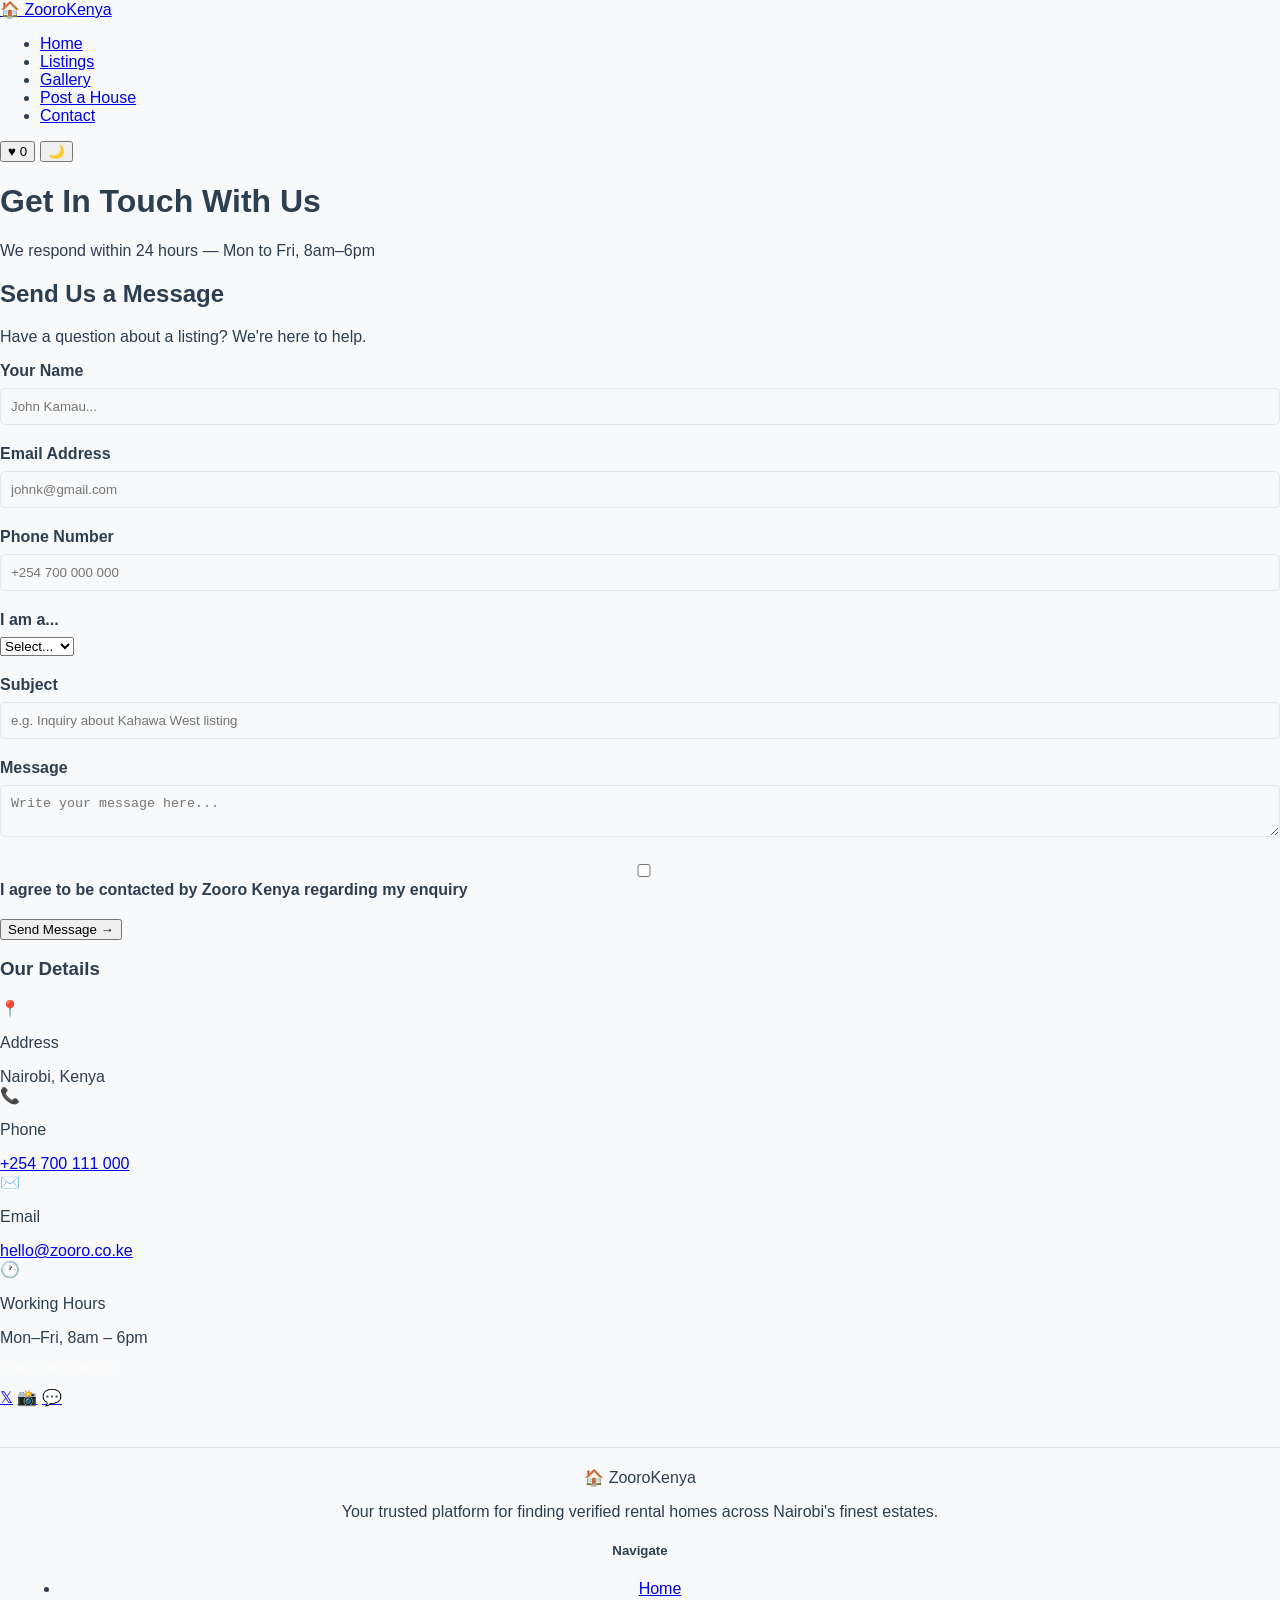
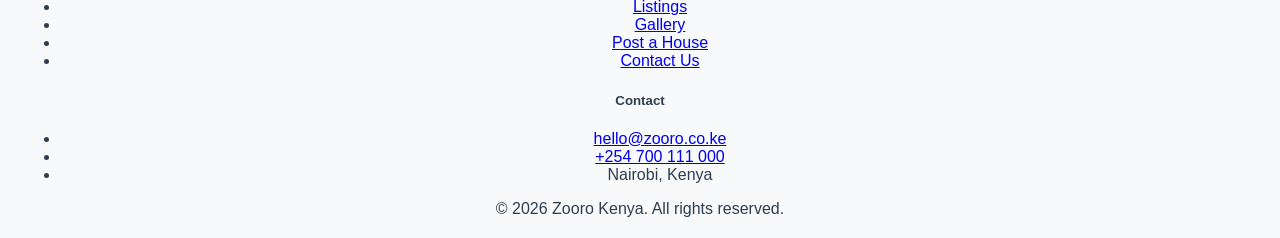
==== contact.html @ 73b6a0a0 "Add files via upload" ====
<!DOCTYPE html>
<html lang="en">
<head>
  <meta charset="UTF-8" />
  <meta name="viewport" content="width=device-width, initial-scale=1.0" />
  <title>Contact Us — Zooro Kenya</title>
  <link rel="stylesheet" href="style.css" />
</head>
<body>

  <nav>
    <div class="nav-container">
      <a href="index.html" class="nav-logo">
        <span class="logo-icon">🏠</span> Zooro<span>Kenya</span>
      </a>
      <ul class="nav-links">
        <li><a href="index.html">Home</a></li>
        <li><a href="listings.html">Listings</a></li>
        <li><a href="gallery.html">Gallery</a></li>
        <li><a href="post.html" class="nav-cta">Post a House</a></li>
        <li><a href="contact.html" class="active">Contact</a></li>
      </ul>
      <div class="nav-actions">
        <span id="user-greeting" class="user-greeting"></span>
        <button id="favorites-btn" class="favorites-btn" title="Saved listings"><span class="heart-icon">♥</span> <span id="favorites-count">0</span></button>
        <button id="theme-toggle" class="theme-toggle-btn" aria-label="Toggle dark mode" title="Toggle dark mode">🌙</button>
      </div>
    </div>
  </nav>

  <div class="page-header">
    <h1>Get In Touch With Us</h1>
    <p>We respond within 24 hours — Mon to Fri, 8am–6pm</p>
  </div>

  <div class="contact-layout">

    <!-- CONTACT FORM -->
    <div>
      <div class="form-card">
        <div class="form-header">
          <h2>Send Us a Message</h2>
          <p>Have a question about a listing? We're here to help.</p>
        </div>

        <form action="#" method="post">

          <div class="form-group">
            <label for="name">Your Name</label>
            <input type="text" id="name" name="name"
                   placeholder="John Kamau..." required />
          </div>

          <div class="form-group">
            <label for="email">Email Address</label>
            <input type="email" id="email" name="email"
                   placeholder="johnk@gmail.com" required />
          </div>

          <div class="form-group">
            <label for="contact-phone">Phone Number</label>
            <input type="tel" id="contact-phone" name="phone"
                   placeholder="+254 700 000 000" />
          </div>

          <div class="form-group">
            <label for="user-type">I am a...</label>
            <select id="user-type" name="user_type">
              <option value="" disabled selected>Select...</option>
              <option>Tenant</option>
              <option>Landlord</option>
              <option>Other</option>
            </select>
          </div>

          <div class="form-group">
            <label for="subject">Subject</label>
            <input type="text" id="subject" name="subject"
                   placeholder="e.g. Inquiry about Kahawa West listing" />
          </div>

          <div class="form-group">
            <label for="message">Message</label>
            <textarea id="message" name="message"
                      placeholder="Write your message here..." required></textarea>
          </div>

          <div class="form-group">
            <label class="checkbox-label">
              <input type="checkbox" name="agree" required />
              I agree to be contacted by Zooro Kenya regarding my enquiry
            </label>
          </div>

          <button type="submit" class="btn-submit">Send Message →</button>

        </form>
      </div>
    </div>

    <!-- OUR DETAILS SIDEBAR -->
    <div>
      <div class="contact-details-card">
        <h3>Our Details</h3>

        <address style="font-style:normal;">
          <div class="contact-item">
            <span class="contact-item-icon">📍</span>
            <div class="contact-item-text">
              <p>Address</p>
              <span>Nairobi, Kenya</span>
            </div>
          </div>

          <div class="contact-item">
            <span class="contact-item-icon">📞</span>
            <div class="contact-item-text">
              <p>Phone</p>
              <a href="tel:+254700111000">+254 700 111 000</a>
            </div>
          </div>

          <div class="contact-item">
            <span class="contact-item-icon">✉️</span>
            <div class="contact-item-text">
              <p>Email</p>
              <a href="mailto:hello@zooro.co.ke">hello@zooro.co.ke</a>
            </div>
          </div>

          <div class="contact-item">
            <span class="contact-item-icon">🕐</span>
            <div class="contact-item-text">
              <p>Working Hours</p>
              <span>Mon–Fri, 8am – 6pm</span>
            </div>
          </div>
        </address>

        <div>
          <p style="color:rgba(255,255,255,0.55); font-size:0.82rem; text-transform:uppercase;
                    font-weight:600; letter-spacing:0.5px; margin-bottom:0.8rem;">
            Follow Zooro
          </p>
          <div class="social-links">
            <a href="#" class="social-link" aria-label="Twitter">𝕏</a>
            <a href="#" class="social-link" aria-label="Instagram">📸</a>
            <a href="#" class="social-link" aria-label="WhatsApp">💬</a>
          </div>
        </div>
      </div>
    </div>

  </div>

  <footer>
    <div class="footer-inner">
      <div class="footer-brand">
        <div class="nav-logo">🏠 Zooro<span style="color:var(--gold)">Kenya</span></div>
        <p>Your trusted platform for finding verified rental homes across Nairobi's finest estates.</p>
      </div>
      <div class="footer-col">
        <h5>Navigate</h5>
        <ul>
          <li><a href="index.html">Home</a></li>
          <li><a href="listings.html">Listings</a></li>
          <li><a href="gallery.html">Gallery</a></li>
          <li><a href="post.html">Post a House</a></li>
          <li><a href="contact.html">Contact Us</a></li>
        </ul>
      </div>
      <div class="footer-col">
        <h5>Contact</h5>
        <ul>
          <li><a href="mailto:hello@zooro.co.ke">hello@zooro.co.ke</a></li>
          <li><a href="tel:+254700111000">+254 700 111 000</a></li>
          <li><span>Nairobi, Kenya</span></li>
        </ul>
      </div>
    </div>
    <div class="footer-bottom">
      <span>© 2026 Zooro Kenya. All rights reserved.</span>
    </div>
  </footer>

  <script src="script.js" defer></script>
</body>
</html>
---- style.css ----
/* Base Styles */
:root {
    --bg-color: #f8f9fa;
    --text-color: #2c3e50;
    --card-bg: #ffffff;
    --primary-color: #3498db;
    --accent-color: #2ecc71;
    --border-color: #e2e8f0;
}

body.dark-theme {
    --bg-color: #1a1a2e;
    --text-color: #e6e6e6;
    --card-bg: #16213e;
    --primary-color: #0f3460;
    --border-color: #0f3460;
}

body {
    font-family: 'Segoe UI', Tahoma, Geneva, Verdana, sans-serif;
    background-color: var(--bg-color);
    color: var(--text-color);
    margin: 0;
    padding: 0;
    transition: background-color 0.3s ease, color 0.3s ease;
}

.container {
    max-width: 1100px;
    margin: 0 auto;
    padding: 20px;
}

/* Navbar */
.navbar {
    display: flex;
    justify-content: space-between;
    align-items: center;
    background-color: var(--card-bg);
    padding: 15px 30px;
    box-shadow: 0 2px 10px rgba(0,0,0,0.05);
}

.logo {
    font-size: 1.5rem;
    font-weight: bold;
}
.logo span { color: var(--primary-color); }

.navbar nav a {
    margin: 0 15px;
    text-decoration: none;
    color: var(--text-color);
    font-weight: 500;
}

.theme-btn {
    padding: 8px 16px;
    border-radius: 20px;
    border: 1px solid var(--border-color);
    cursor: pointer;
    background: transparent;
    color: var(--text-color);
}

/* Welcome Banner */
.welcome-box {
    background-color: #e8f4fd;
    color: #1e40af;
    padding: 12px 20px;
    text-align: center;
    border-bottom: 2px solid #bfdbfe;
    font-size: 1rem;
}

body.dark-theme .welcome-box {
    background-color: #1e293b;
    color: #93c5fd;
    border-color: #334155;
}

/* Cards Grid */
.cards-grid {
    display: grid;
    grid-template-columns: repeat(auto-fit, minmax(280px, 1fr));
    gap: 20px;
    margin-top: 20px;
}

.card {
    background-color: var(--card-bg);
    padding: 25px;
    border-radius: 8px;
    border: 2px solid var(--border-color);
    cursor: pointer;
    transition: transform 0.2s ease, border-color 0.2s ease;
}

.card:hover {
    transform: translateY(-4px);
}

.card-selected {
    border-color: var(--accent-color) !important;
    box-shadow: 0 0 15px rgba(46, 204, 113, 0.3);
}

.selection-status {
    background-color: #d1fae5;
    color: #065f46;
    padding: 12px;
    border-radius: 6px;
    margin-bottom: 15px;
}

/* Expandable Content */
.hidden { display: none; }

.toggle-details-btn {
    background: none;
    border: none;
    color: var(--primary-color);
    cursor: pointer;
    font-weight: bold;
    padding: 0;
    margin-top: 10px;
}

.extra-info {
    margin-top: 10px;
    padding-top: 10px;
    border-top: 1px dashed var(--border-color);
    font-size: 0.9rem;
}

/* Form Styling & Validation States */
.contact-section {
    background-color: var(--card-bg);
    padding: 30px;
    border-radius: 8px;
    margin-top: 40px;
}

.form-group {
    margin-bottom: 20px;
}

.form-group label {
    display: block;
    margin-bottom: 8px;
    font-weight: 600;
}

.form-group input, .form-group textarea {
    width: 100%;
    padding: 10px;
    border: 1px solid var(--border-color);
    border-radius: 5px;
    box-sizing: border-box;
    background-color: var(--bg-color);
    color: var(--text-color);
}

.input-error {
    border-color: #e74c3c !important;
    background-color: #fdf2f2 !important;
}

.error-text {
    color: #e74c3c;
    font-size: 0.85rem;
    margin-top: 5px;
    display: block;
}

.success-message {
    background-color: #d1fae5;
    color: #065f46;
    padding: 15px;
    border-radius: 5px;
    margin-top: 15px;
}

.submit-btn {
    background-color: var(--primary-color);
    color: white;
    padding: 12px 24px;
    border: none;
    border-radius: 5px;
    cursor: pointer;
    font-size: 1rem;
}

footer {
    text-align: center;
    padding: 20px;
    margin-top: 40px;
    border-top: 1px solid var(--border-color);
}
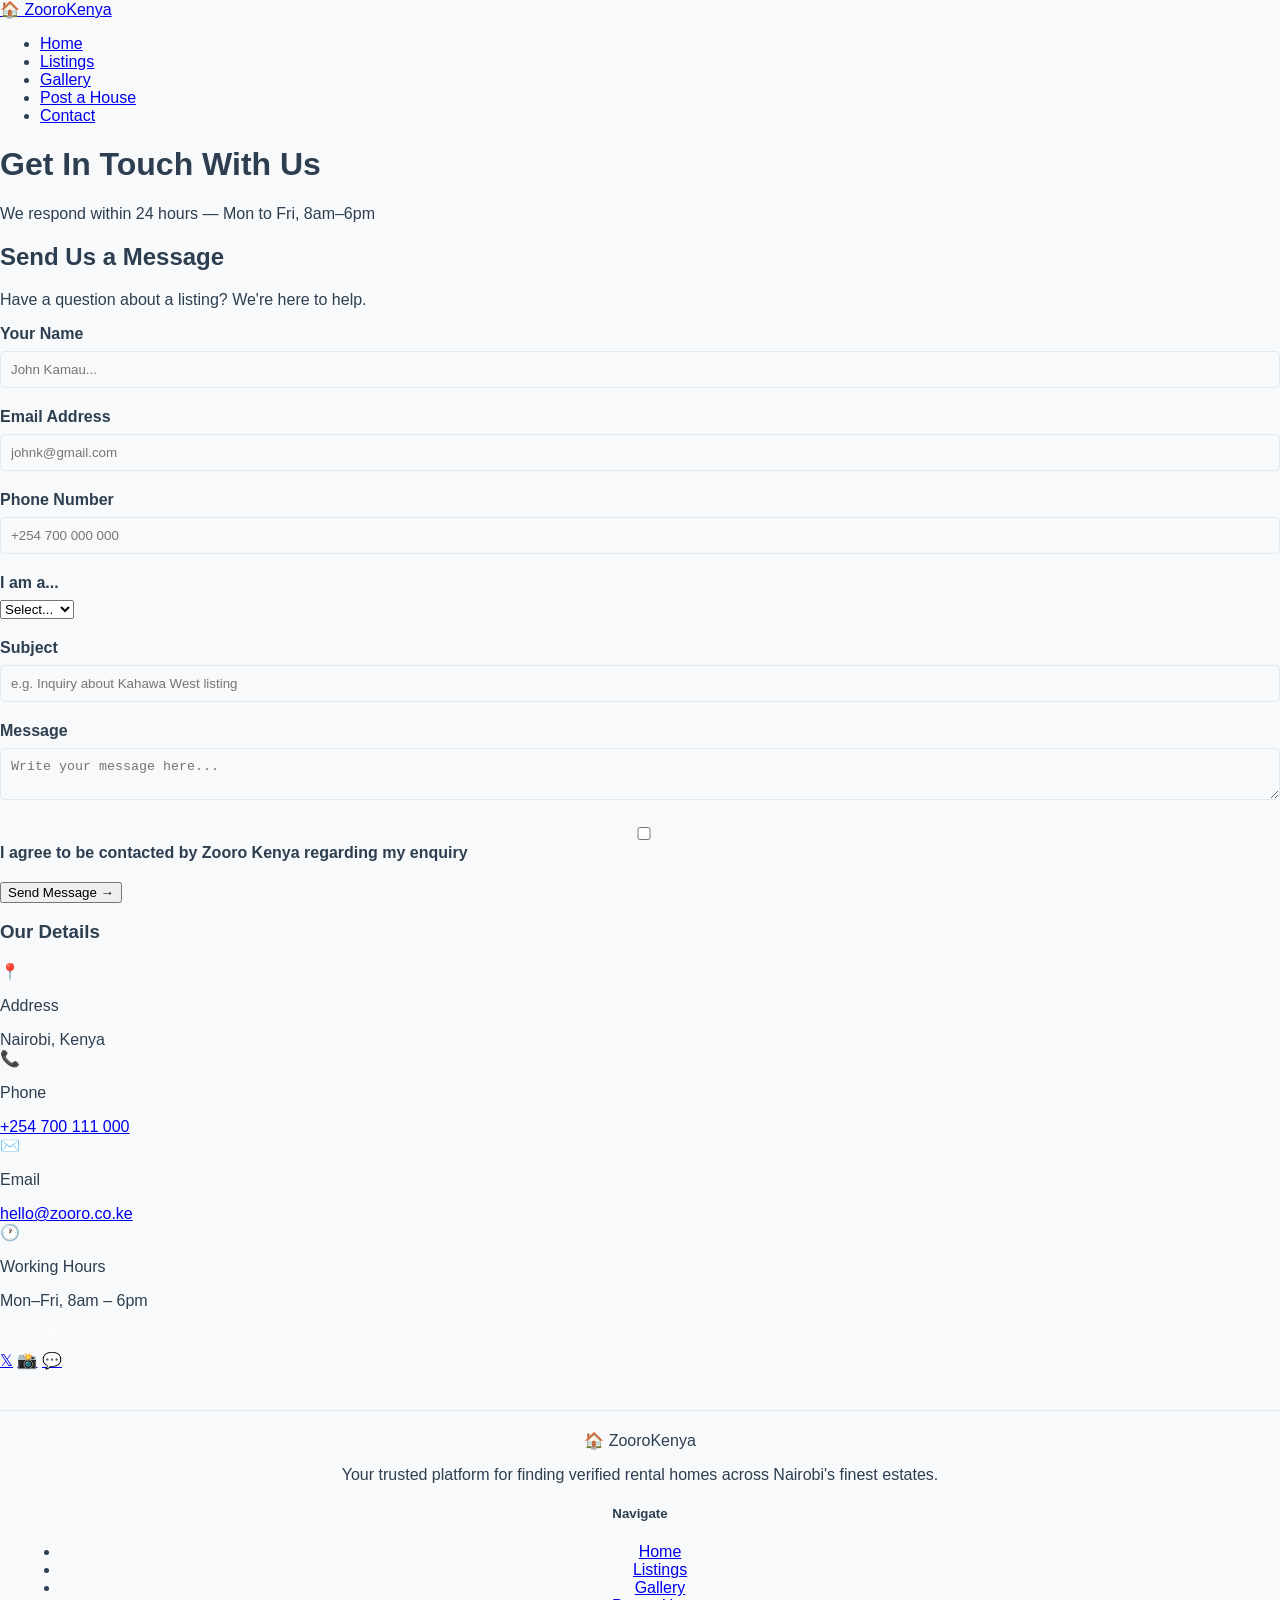
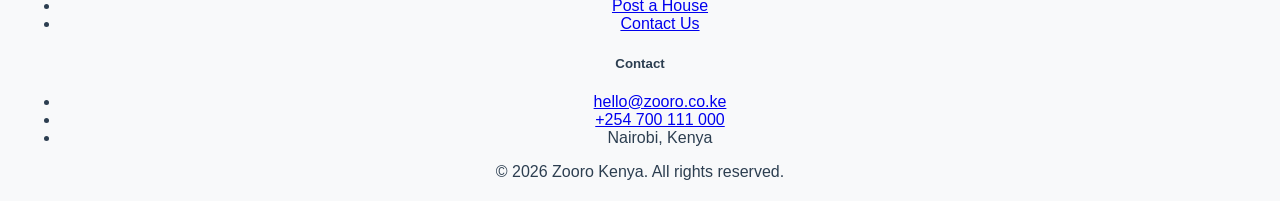
==== commit c9409cde: "Remove navigation actions from contact.html Removed navigation actions from the contact page." ====
--- a/contact.html
+++ b/contact.html
@@ -20,11 +20,6 @@
         <li><a href="post.html" class="nav-cta">Post a House</a></li>
         <li><a href="contact.html" class="active">Contact</a></li>
       </ul>
-      <div class="nav-actions">
-        <span id="user-greeting" class="user-greeting"></span>
-        <button id="favorites-btn" class="favorites-btn" title="Saved listings"><span class="heart-icon">♥</span> <span id="favorites-count">0</span></button>
-        <button id="theme-toggle" class="theme-toggle-btn" aria-label="Toggle dark mode" title="Toggle dark mode">🌙</button>
-      </div>
     </div>
   </nav>
 
@@ -185,4 +180,4 @@
 
   <script src="script.js" defer></script>
 </body>
-</html>+</html>
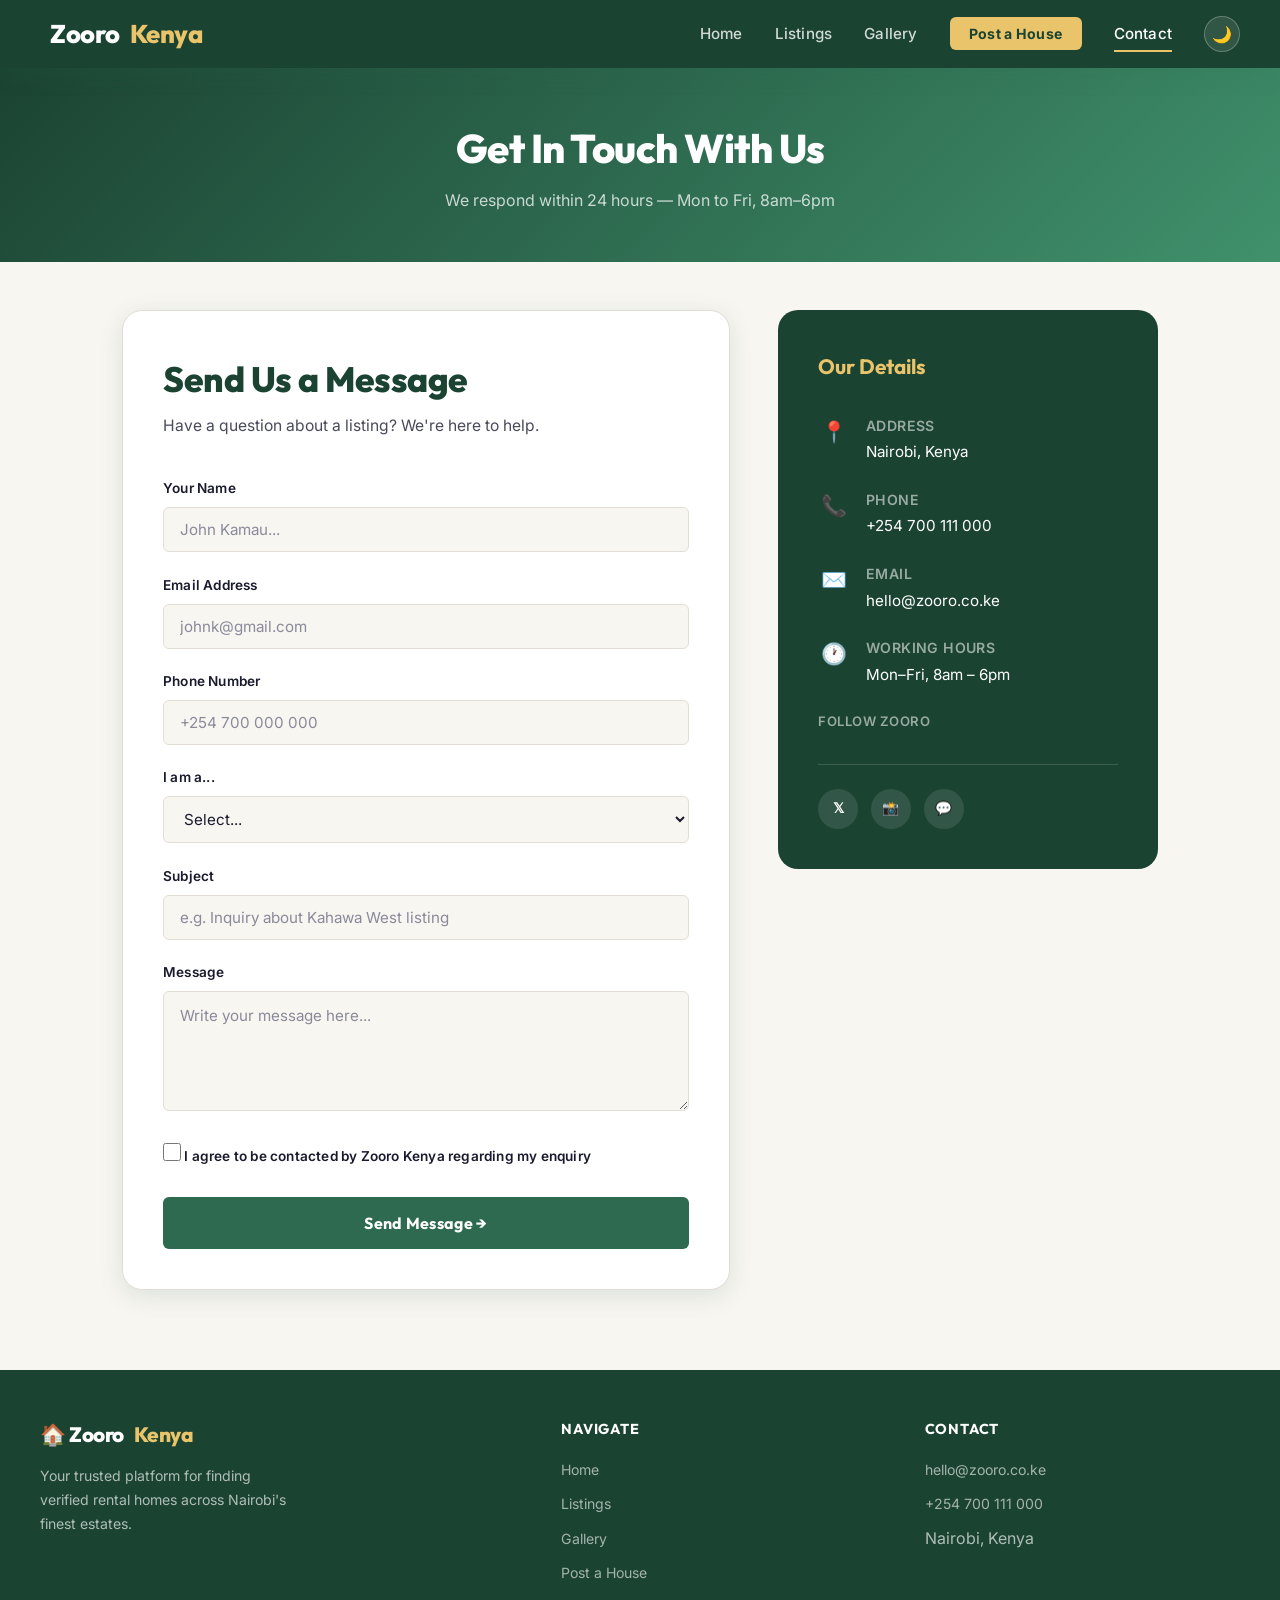
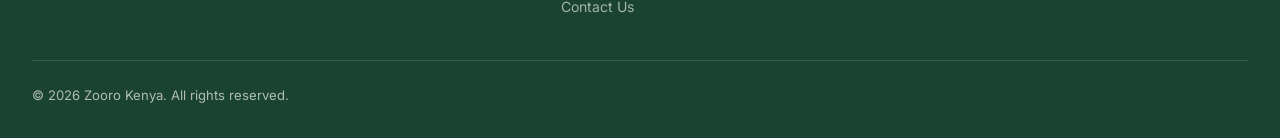
==== commit 77c22b74: "Modify favicon link and adjust logo display Updated favicon link and removed logo icon." ====
--- a/contact.html
+++ b/contact.html
@@ -5,13 +5,14 @@
   <meta name="viewport" content="width=device-width, initial-scale=1.0" />
   <title>Contact Us — Zooro Kenya</title>
   <link rel="stylesheet" href="style.css" />
+  <link rel="icon" type="image/svg+xml" href="favicon.svg.txt">
 </head>
 <body>
 
   <nav>
     <div class="nav-container">
       <a href="index.html" class="nav-logo">
-        <span class="logo-icon">🏠</span> Zooro<span>Kenya</span>
+        <span class="logo-icon"></span> Zooro<span>Kenya</span>
       </a>
       <ul class="nav-links">
         <li><a href="index.html">Home</a></li>
--- a/style.css
+++ b/style.css
@@ -1,199 +1,1453 @@
-/* Base Styles */
+/* ============================================
+   ZOORO KENYA — External Stylesheet
+   CSS Lab | Web Application Development
+   ============================================ */
+
+/* --- Google Fonts Import --- */
+@import url('https://fonts.googleapis.com/css2?family=Outfit:wght@300;400;600;700;800&family=Inter:wght@300;400;500;600&display=swap');
+
+/* --- CSS Custom Properties (Tokens) --- */
 :root {
-    --bg-color: #f8f9fa;
-    --text-color: #2c3e50;
-    --card-bg: #ffffff;
-    --primary-color: #3498db;
-    --accent-color: #2ecc71;
-    --border-color: #e2e8f0;
-}
-
+  --green-dark:   #1B4332;
+  --green-main:   #2D6A4F;
+  --green-mid:    #40916C;
+  --green-light:  #95D5B2;
+  --green-pale:   #D8F3DC;
+  --gold:         #E9C46A;
+  --gold-dark:    #C9A227;
+  --bg:           #F8F6F1;
+  --bg-card:      #FFFFFF;
+  --text-dark:    #1A1A2E;
+  --text-mid:     #4A4A5A;
+  --text-light:   #8A8A9A;
+  --border:       #E2DDD5;
+  --shadow-sm:    0 2px 8px rgba(45,106,79,0.08);
+  --shadow-md:    0 6px 24px rgba(45,106,79,0.14);
+  --shadow-lg:    0 12px 48px rgba(45,106,79,0.18);
+  --radius-sm:    6px;
+  --radius-md:    12px;
+  --radius-lg:    20px;
+  --font-display: 'Outfit', sans-serif;
+  --font-body:    'Inter', sans-serif;
+  --transition:   all 0.3s cubic-bezier(0.4, 0, 0.2, 1);
+}
+
+/* --- Reset & Base --- */
+*, *::before, *::after {
+  box-sizing: border-box;
+  margin: 0;
+  padding: 0;
+}
+
+html { scroll-behavior: smooth; }
+
+body {
+  font-family: var(--font-body);
+  background-color: var(--bg);
+  color: var(--text-dark);
+  line-height: 1.6;
+  font-size: 16px;
+}
+
+img {
+  max-width: 100%;
+  display: block;
+}
+
+a {
+  color: var(--green-main);
+  text-decoration: none;
+  transition: var(--transition);
+}
+
+a:hover { color: var(--green-dark); }
+
+ul { list-style: none; }
+
+/* ============================================
+   NAVIGATION BAR — Flexbox
+   ============================================ */
+nav {
+  background-color: var(--green-dark);
+  padding: 0 2rem;
+  position: sticky;
+  top: 0;
+  z-index: 1000;
+  box-shadow: var(--shadow-md);
+}
+
+.nav-container {
+  display: flex;
+  align-items: center;
+  justify-content: space-between;
+  max-width: 1200px;
+  margin: 0 auto;
+  height: 68px;
+}
+
+.nav-logo {
+  display: flex;
+  align-items: center;
+  gap: 10px;
+  font-family: var(--font-display);
+  font-size: 1.6rem;
+  font-weight: 800;
+  color: #fff;
+  letter-spacing: -0.5px;
+}
+
+.nav-logo span {
+  color: var(--gold);
+}
+
+.nav-logo .logo-icon {
+  font-size: 1.4rem;
+}
+
+.nav-links {
+  display: flex;
+  align-items: center;
+  gap: 2rem;
+}
+
+.nav-links a {
+  color: rgba(255,255,255,0.80);
+  font-family: var(--font-body);
+  font-size: 0.95rem;
+  font-weight: 500;
+  padding: 0.4rem 0;
+  position: relative;
+  letter-spacing: 0.2px;
+}
+
+.nav-links a::after {
+  content: '';
+  position: absolute;
+  bottom: -2px;
+  left: 0;
+  width: 0;
+  height: 2px;
+  background: var(--gold);
+  transition: var(--transition);
+}
+
+.nav-links a:hover,
+.nav-links a.active {
+  color: #fff;
+}
+
+.nav-links a:hover::after,
+.nav-links a.active::after {
+  width: 100%;
+}
+
+.nav-links a.nav-cta {
+  background: var(--gold);
+  color: var(--green-dark);
+  padding: 0.5rem 1.2rem;
+  border-radius: var(--radius-sm);
+  font-weight: 700;
+  font-size: 0.88rem;
+  letter-spacing: 0.3px;
+}
+
+.nav-links a.nav-cta:hover {
+  background: var(--gold-dark);
+  color: #fff;
+}
+
+.nav-links a.nav-cta::after { display: none; }
+/* --- Brand Logo Styling --- */
+.brand-logo {
+  display: flex;
+  align-items: center;
+  gap: 10px;
+  text-decoration: none;
+  font-family: 'Poppins', 'Inter', sans-serif;
+  transition: opacity 0.2s ease;
+}
+
+.brand-logo:hover {
+  opacity: 0.9;
+}
+
+.logo-svg {
+  width: 38px;
+  height: 38px;
+  transition: transform 0.3s cubic-bezier(0.34, 1.56, 0.64, 1);
+}
+
+.brand-logo:hover .logo-svg {
+  transform: translateY(-2px) scale(1.05); /* Soft spring hover lift */
+}
+
+.brand-name {
+  font-size: 1.6rem;
+  font-weight: 800;
+  color: #0F172A; /* Slate navy */
+  letter-spacing: -0.5px;
+}
+
+.brand-dot {
+  color: #10B981; /* Matches emerald accent */
+}
+
+/* ============================================
+   HERO SECTION (index.html)
+   ============================================ */
+.hero {
+  background: linear-gradient(135deg, var(--green-dark) 0%, var(--green-main) 60%, var(--green-mid) 100%);
+  padding: 5rem 2rem 4rem;
+  text-align: center;
+  position: relative;
+  overflow: hidden;
+}
+
+.hero::before {
+  content: '';
+  position: absolute;
+  top: -50%;
+  right: -20%;
+  width: 600px;
+  height: 600px;
+  background: radial-gradient(circle, rgba(233,196,106,0.12) 0%, transparent 70%);
+  pointer-events: none;
+}
+
+.hero-content {
+  max-width: 720px;
+  margin: 0 auto;
+  position: relative;
+  z-index: 1;
+}
+
+.hero h1 {
+  font-family: var(--font-display);
+  font-size: clamp(2rem, 5vw, 3.2rem);
+  font-weight: 800;
+  color: #fff;
+  line-height: 1.15;
+  letter-spacing: -1px;
+  margin-bottom: 1rem;
+}
+
+.hero h1 span { color: var(--gold); }
+
+.hero p {
+  color: rgba(255,255,255,0.80);
+  font-size: 1.1rem;
+  margin-bottom: 2.5rem;
+  font-weight: 300;
+}
+
+/* Search Bar */
+.search-bar {
+  display: flex;
+  gap: 0;
+  max-width: 540px;
+  margin: 0 auto;
+  background: #fff;
+  border-radius: 50px;
+  padding: 6px 6px 6px 20px;
+  box-shadow: var(--shadow-lg);
+  align-items: center;
+}
+
+.search-bar input {
+  flex: 1;
+  border: none;
+  outline: none;
+  font-family: var(--font-body);
+  font-size: 0.95rem;
+  color: var(--text-dark);
+  background: transparent;
+}
+
+.search-bar input::placeholder { color: var(--text-light); }
+
+.search-bar button {
+  background: var(--green-main);
+  color: #fff;
+  border: none;
+  padding: 0.65rem 1.5rem;
+  border-radius: 50px;
+  font-family: var(--font-display);
+  font-size: 0.95rem;
+  font-weight: 600;
+  cursor: pointer;
+  transition: var(--transition);
+}
+
+.search-bar button:hover {
+  background: var(--green-dark);
+  transform: scale(1.03);
+}
+
+/* ============================================
+   SECTION SHARED STYLES
+   ============================================ */
+section {
+  padding: 4rem 2rem;
+  max-width: 1200px;
+  margin: 0 auto;
+}
+
+.section-title {
+  font-family: var(--font-display);
+  font-size: clamp(1.5rem, 3vw, 2.2rem);
+  font-weight: 700;
+  color: var(--green-dark);
+  margin-bottom: 0.4rem;
+  letter-spacing: -0.5px;
+}
+
+.section-subtitle {
+  color: var(--text-mid);
+  margin-bottom: 2.5rem;
+  font-size: 0.98rem;
+}
+
+/* ============================================
+   LISTING CARDS
+   ============================================ */
+.listings-grid {
+  display: grid;
+  grid-template-columns: repeat(auto-fit, minmax(280px, 1fr));
+  gap: 1.5rem;
+}
+
+.listing-card {
+  background: var(--bg-card);
+  border-radius: var(--radius-md);
+  overflow: hidden;
+  box-shadow: var(--shadow-sm);
+  border: 1px solid var(--border);
+  transition: var(--transition);
+}
+
+.listing-card:hover {
+  transform: translateY(-6px);
+  box-shadow: var(--shadow-lg);
+}
+
+.listing-card img {
+  width: 100%;
+  height: 200px;
+  object-fit: cover;
+}
+
+.listing-card-body {
+  padding: 1.2rem 1.4rem 1.4rem;
+}
+
+.listing-tag {
+  display: inline-block;
+  background: var(--green-pale);
+  color: var(--green-dark);
+  font-size: 0.75rem;
+  font-weight: 600;
+  padding: 0.2rem 0.7rem;
+  border-radius: 50px;
+  margin-bottom: 0.6rem;
+  letter-spacing: 0.4px;
+  text-transform: uppercase;
+}
+
+.listing-card h3 {
+  font-family: var(--font-display);
+  font-size: 1.05rem;
+  font-weight: 700;
+  color: var(--text-dark);
+  margin-bottom: 0.3rem;
+}
+
+.listing-price {
+  font-size: 1.15rem;
+  font-weight: 700;
+  color: var(--green-main);
+  margin-bottom: 0.5rem;
+}
+
+.listing-price span {
+  font-size: 0.82rem;
+  font-weight: 400;
+  color: var(--text-light);
+}
+
+.listing-features {
+  display: flex;
+  gap: 0.8rem;
+  flex-wrap: wrap;
+  margin-bottom: 1rem;
+}
+
+.listing-features li {
+  font-size: 0.82rem;
+  color: var(--text-mid);
+  display: flex;
+  align-items: center;
+  gap: 4px;
+}
+
+.listing-features li::before {
+  content: '✓';
+  color: var(--green-mid);
+  font-weight: 700;
+  font-size: 0.75rem;
+}
+
+.btn-view {
+  display: inline-flex;
+  align-items: center;
+  gap: 6px;
+  color: var(--green-main);
+  font-weight: 600;
+  font-size: 0.9rem;
+  transition: var(--transition);
+}
+
+.btn-view:hover {
+  gap: 10px;
+  color: var(--green-dark);
+}
+
+/* ============================================
+   WHY CHOOSE ZOORO — Feature Grid
+   ============================================ */
+.features-section {
+  background: var(--green-dark);
+  padding: 4rem 2rem;
+}
+
+.features-inner {
+  max-width: 1200px;
+  margin: 0 auto;
+}
+
+.features-section .section-title { color: #fff; }
+.features-section .section-subtitle { color: rgba(255,255,255,0.65); }
+
+.features-grid {
+  display: grid;
+  grid-template-columns: repeat(auto-fit, minmax(220px, 1fr));
+  gap: 1.5rem;
+  margin-top: 2rem;
+}
+
+.feature-card {
+  background: rgba(255,255,255,0.07);
+  border: 1px solid rgba(255,255,255,0.12);
+  border-radius: var(--radius-md);
+  padding: 1.8rem 1.5rem;
+  transition: var(--transition);
+}
+
+.feature-card:hover {
+  background: rgba(233,196,106,0.12);
+  border-color: var(--gold);
+  transform: translateY(-4px);
+}
+
+.feature-icon {
+  font-size: 2rem;
+  margin-bottom: 0.8rem;
+}
+
+.feature-card h4 {
+  font-family: var(--font-display);
+  color: #fff;
+  font-size: 1rem;
+  font-weight: 600;
+  margin-bottom: 0.4rem;
+}
+
+.feature-card p {
+  color: rgba(255,255,255,0.60);
+  font-size: 0.88rem;
+  line-height: 1.5;
+}
+
+/* ============================================
+   FILTER BAR (listings.html)
+   ============================================ */
+.filter-bar {
+  background: var(--bg-card);
+  border: 1px solid var(--border);
+  border-radius: var(--radius-md);
+  padding: 1.2rem 1.5rem;
+  display: flex;
+  gap: 1rem;
+  flex-wrap: wrap;
+  align-items: flex-end;
+  margin-bottom: 2rem;
+  box-shadow: var(--shadow-sm);
+}
+
+.filter-group {
+  display: flex;
+  flex-direction: column;
+  gap: 4px;
+  flex: 1;
+  min-width: 150px;
+}
+
+.filter-group label {
+  font-size: 0.78rem;
+  font-weight: 600;
+  color: var(--text-mid);
+  text-transform: uppercase;
+  letter-spacing: 0.5px;
+}
+
+.filter-group select {
+  padding: 0.6rem 0.9rem;
+  border: 1.5px solid var(--border);
+  border-radius: var(--radius-sm);
+  font-family: var(--font-body);
+  font-size: 0.92rem;
+  color: var(--text-dark);
+  background: var(--bg);
+  cursor: pointer;
+  transition: var(--transition);
+  appearance: none;
+  background-image: url("data:image/svg+xml,%3Csvg xmlns='http://www.w3.org/2000/svg' width='12' height='8' viewBox='0 0 12 8'%3E%3Cpath d='M1 1l5 5 5-5' stroke='%232D6A4F' stroke-width='1.5' fill='none' stroke-linecap='round'/%3E%3C/svg%3E");
+  background-repeat: no-repeat;
+  background-position: right 12px center;
+  padding-right: 2rem;
+}
+
+.filter-group select:focus {
+  outline: none;
+  border-color: var(--green-main);
+  box-shadow: 0 0 0 3px rgba(45,106,79,0.12);
+}
+
+/* Summary Table */
+.summary-table {
+  width: 100%;
+  border-collapse: collapse;
+  margin-top: 2.5rem;
+  background: var(--bg-card);
+  border-radius: var(--radius-md);
+  overflow: hidden;
+  box-shadow: var(--shadow-sm);
+}
+
+.summary-table th {
+  background: var(--green-dark);
+  color: #fff;
+  font-family: var(--font-display);
+  font-size: 0.88rem;
+  font-weight: 600;
+  padding: 1rem 1.2rem;
+  text-align: left;
+  letter-spacing: 0.4px;
+  text-transform: uppercase;
+}
+
+.summary-table td {
+  padding: 0.9rem 1.2rem;
+  font-size: 0.92rem;
+  color: var(--text-mid);
+  border-bottom: 1px solid var(--border);
+}
+
+.summary-table tr:last-child td { border-bottom: none; }
+
+.summary-table tr:hover td {
+  background: var(--green-pale);
+}
+
+.status-badge {
+  display: inline-block;
+  padding: 0.2rem 0.7rem;
+  border-radius: 50px;
+  font-size: 0.75rem;
+  font-weight: 600;
+}
+
+.status-badge.available {
+  background: #D8F3DC;
+  color: var(--green-dark);
+}
+
+.status-badge.taken {
+  background: #FFE5E5;
+  color: #C0392B;
+}
+
+/* ============================================
+   FORMS (post.html & contact.html)
+   ============================================ */
+.form-section {
+  max-width: 720px;
+  margin: 0 auto;
+  padding: 3rem 2rem;
+}
+
+.form-header {
+  margin-bottom: 2.5rem;
+}
+
+.form-header h2 {
+  font-family: var(--font-display);
+  font-size: clamp(1.6rem, 3vw, 2.2rem);
+  font-weight: 800;
+  color: var(--green-dark);
+  margin-bottom: 0.4rem;
+  letter-spacing: -0.5px;
+}
+
+.form-header p {
+  color: var(--text-mid);
+  font-size: 0.98rem;
+}
+
+.form-card {
+  background: var(--bg-card);
+  border-radius: var(--radius-lg);
+  padding: 2.5rem;
+  box-shadow: var(--shadow-md);
+  border: 1px solid var(--border);
+}
+
+.form-group {
+  margin-bottom: 1.4rem;
+}
+
+.form-group label {
+  display: block;
+  font-size: 0.85rem;
+  font-weight: 600;
+  color: var(--text-dark);
+  margin-bottom: 0.45rem;
+  letter-spacing: 0.2px;
+}
+
+.form-group input,
+.form-group select,
+.form-group textarea {
+  width: 100%;
+  padding: 0.75rem 1rem;
+  border: 1.5px solid var(--border);
+  border-radius: var(--radius-sm);
+  font-family: var(--font-body);
+  font-size: 0.95rem;
+  color: var(--text-dark);
+  background: var(--bg);
+  transition: var(--transition);
+}
+
+.form-group input::placeholder,
+.form-group textarea::placeholder {
+  color: var(--text-light);
+}
+
+.form-group input:focus,
+.form-group select:focus,
+.form-group textarea:focus {
+  outline: none;
+  border-color: var(--green-main);
+  background: #fff;
+  box-shadow: 0 0 0 3px rgba(45,106,79,0.10);
+}
+
+.form-group textarea {
+  resize: vertical;
+  min-height: 120px;
+  line-height: 1.6;
+}
+
+.form-row {
+  display: grid;
+  grid-template-columns: 1fr 1fr;
+  gap: 1rem;
+}
+
+/* File Upload */
+.file-upload-area {
+  border: 2px dashed var(--green-light);
+  border-radius: var(--radius-md);
+  padding: 2rem;
+  text-align: center;
+  background: var(--green-pale);
+  cursor: pointer;
+  transition: var(--transition);
+}
+
+.file-upload-area:hover {
+  border-color: var(--green-main);
+  background: #C7EDCC;
+}
+
+.file-upload-area input[type="file"] {
+  display: none;
+}
+
+.file-upload-area .upload-icon { font-size: 2rem; margin-bottom: 0.5rem; }
+
+.file-upload-area p {
+  color: var(--green-dark);
+  font-size: 0.9rem;
+  font-weight: 500;
+}
+
+.file-upload-area span {
+  color: var(--text-light);
+  font-size: 0.8rem;
+}
+
+/* Checkbox */
+.checkbox-label {
+  display: flex;
+  align-items: flex-start;
+  gap: 0.7rem;
+  font-size: 0.88rem;
+  color: var(--text-mid);
+  cursor: pointer;
+  line-height: 1.5;
+}
+
+.checkbox-label input[type="checkbox"] {
+  width: 18px;
+  height: 18px;
+  min-width: 18px;
+  accent-color: var(--green-main);
+  cursor: pointer;
+  margin-top: 2px;
+}
+
+/* Submit Button */
+.btn-submit {
+  width: 100%;
+  padding: 1rem;
+  background: var(--green-main);
+  color: #fff;
+  border: none;
+  border-radius: var(--radius-sm);
+  font-family: var(--font-display);
+  font-size: 1rem;
+  font-weight: 700;
+  cursor: pointer;
+  transition: var(--transition);
+  letter-spacing: 0.3px;
+  margin-top: 0.5rem;
+}
+
+.btn-submit:hover {
+  background: var(--green-dark);
+  transform: translateY(-2px);
+  box-shadow: var(--shadow-md);
+}
+
+.btn-submit:active { transform: translateY(0); }
+
+/* ============================================
+   CONTACT PAGE LAYOUT
+   ============================================ */
+.contact-layout {
+  display: grid;
+  grid-template-columns: 1fr 380px;
+  gap: 3rem;
+  max-width: 1100px;
+  margin: 0 auto;
+  padding: 3rem 2rem;
+  align-items: start;
+}
+
+.contact-details-card {
+  background: var(--green-dark);
+  border-radius: var(--radius-lg);
+  padding: 2.5rem;
+  color: #fff;
+  position: sticky;
+  top: 90px;
+}
+
+.contact-details-card h3 {
+  font-family: var(--font-display);
+  font-size: 1.3rem;
+  font-weight: 700;
+  margin-bottom: 2rem;
+  color: var(--gold);
+}
+
+.contact-item {
+  display: flex;
+  align-items: flex-start;
+  gap: 1rem;
+  margin-bottom: 1.5rem;
+}
+
+.contact-item-icon {
+  font-size: 1.3rem;
+  min-width: 2rem;
+  text-align: center;
+}
+
+.contact-item-text p {
+  font-size: 0.88rem;
+  color: rgba(255,255,255,0.55);
+  margin-bottom: 2px;
+  text-transform: uppercase;
+  font-weight: 600;
+  letter-spacing: 0.4px;
+}
+
+.contact-item-text a,
+.contact-item-text span {
+  color: #fff;
+  font-size: 0.95rem;
+}
+
+.contact-item-text a:hover { color: var(--gold); }
+
+.social-links {
+  display: flex;
+  gap: 0.8rem;
+  margin-top: 2rem;
+  padding-top: 1.5rem;
+  border-top: 1px solid rgba(255,255,255,0.15);
+}
+
+.social-link {
+  display: flex;
+  align-items: center;
+  justify-content: center;
+  width: 40px;
+  height: 40px;
+  border-radius: 50%;
+  background: rgba(255,255,255,0.10);
+  color: #fff;
+  font-size: 0.85rem;
+  font-weight: 600;
+  transition: var(--transition);
+}
+
+.social-link:hover {
+  background: var(--gold);
+  color: var(--green-dark);
+  transform: translateY(-3px);
+}
+
+/* ============================================
+   GALLERY PAGE — CSS Flip Cards (SIGNATURE)
+   ============================================ */
+.gallery-hero {
+  background: linear-gradient(135deg, var(--green-dark), var(--green-mid));
+  padding: 3.5rem 2rem;
+  text-align: center;
+}
+
+.gallery-hero h1 {
+  font-family: var(--font-display);
+  font-size: clamp(1.8rem, 4vw, 2.8rem);
+  font-weight: 800;
+  color: #fff;
+  letter-spacing: -0.5px;
+}
+
+.gallery-hero p {
+  color: rgba(255,255,255,0.75);
+  margin-top: 0.5rem;
+  font-size: 1rem;
+}
+
+.gallery-grid {
+  display: grid;
+  grid-template-columns: repeat(auto-fill, minmax(280px, 1fr));
+  gap: 2rem;
+  padding: 3rem 2rem;
+  max-width: 1200px;
+  margin: 0 auto;
+}
+
+/* Flip Card */
+.flip-card {
+  height: 320px;
+  perspective: 1000px;
+  cursor: pointer;
+}
+
+.flip-card-inner {
+  position: relative;
+  width: 100%;
+  height: 100%;
+  transition: transform 0.65s cubic-bezier(0.4, 0, 0.2, 1);
+  transform-style: preserve-3d;
+}
+
+.flip-card:hover .flip-card-inner {
+  transform: rotateY(180deg);
+}
+
+.flip-card-front,
+.flip-card-back {
+  position: absolute;
+  width: 100%;
+  height: 100%;
+  backface-visibility: hidden;
+  border-radius: var(--radius-md);
+  overflow: hidden;
+}
+
+/* Front */
+.flip-card-front {
+  background: var(--bg-card);
+  box-shadow: var(--shadow-sm);
+  border: 1px solid var(--border);
+}
+
+.flip-card-front img {
+  width: 100%;
+  height: 220px;
+  object-fit: cover;
+}
+
+.flip-card-front .card-caption {
+  padding: 1rem 1.2rem;
+}
+
+.flip-card-front .card-caption h4 {
+  font-family: var(--font-display);
+  font-size: 1rem;
+  font-weight: 700;
+  color: var(--text-dark);
+  margin-bottom: 0.2rem;
+}
+
+.flip-card-front .card-caption p {
+  font-size: 0.82rem;
+  color: var(--text-light);
+}
+
+/* Back */
+.flip-card-back {
+  background: linear-gradient(145deg, var(--green-dark), var(--green-main));
+  transform: rotateY(180deg);
+  display: flex;
+  flex-direction: column;
+  align-items: center;
+  justify-content: center;
+  padding: 2rem;
+  text-align: center;
+  gap: 0.8rem;
+}
+
+.flip-card-back .back-icon {
+  font-size: 2.5rem;
+  margin-bottom: 0.4rem;
+}
+
+.flip-card-back h4 {
+  font-family: var(--font-display);
+  color: #fff;
+  font-size: 1.15rem;
+  font-weight: 700;
+}
+
+.flip-card-back .back-price {
+  color: var(--gold);
+  font-size: 1.3rem;
+  font-weight: 800;
+  font-family: var(--font-display);
+}
+
+.flip-card-back p {
+  color: rgba(255,255,255,0.75);
+  font-size: 0.88rem;
+  line-height: 1.5;
+}
+
+.flip-card-back a {
+  display: inline-block;
+  margin-top: 0.5rem;
+  padding: 0.55rem 1.4rem;
+  background: var(--gold);
+  color: var(--green-dark);
+  border-radius: 50px;
+  font-weight: 700;
+  font-size: 0.88rem;
+  transition: var(--transition);
+}
+
+.flip-card-back a:hover {
+  background: #fff;
+  transform: scale(1.05);
+}
+
+/* ============================================
+   FOOTER
+   ============================================ */
+footer {
+  background: var(--green-dark);
+  color: rgba(255,255,255,0.65);
+  padding: 3rem 2rem 2rem;
+  margin-top: 2rem;
+}
+
+.footer-inner {
+  max-width: 1200px;
+  margin: 0 auto;
+  display: grid;
+  grid-template-columns: 1.5fr repeat(2, 1fr);
+  gap: 3rem;
+  margin-bottom: 2.5rem;
+}
+
+.footer-brand p {
+  font-size: 0.88rem;
+  line-height: 1.7;
+  max-width: 260px;
+  margin-top: 0.8rem;
+}
+
+.footer-brand .nav-logo {
+  font-size: 1.3rem;
+  color: #fff;
+}
+
+.footer-col h5 {
+  font-family: var(--font-display);
+  color: #fff;
+  font-size: 0.9rem;
+  font-weight: 700;
+  text-transform: uppercase;
+  letter-spacing: 0.8px;
+  margin-bottom: 1rem;
+}
+
+.footer-col ul {
+  display: flex;
+  flex-direction: column;
+  gap: 0.55rem;
+}
+
+.footer-col ul a {
+  color: rgba(255,255,255,0.60);
+  font-size: 0.88rem;
+  transition: var(--transition);
+}
+
+.footer-col ul a:hover { color: var(--gold); }
+
+.footer-bottom {
+  border-top: 1px solid rgba(255,255,255,0.12);
+  padding-top: 1.5rem;
+  display: flex;
+  justify-content: space-between;
+  align-items: center;
+  font-size: 0.82rem;
+}
+
+.footer-bottom a { color: rgba(255,255,255,0.60); }
+.footer-bottom a:hover { color: var(--gold); }
+
+/* ============================================
+   BUTTONS & BADGES
+   ============================================ */
+.btn-primary {
+  display: inline-flex;
+  align-items: center;
+  gap: 8px;
+  background: var(--green-main);
+  color: #fff;
+  padding: 0.75rem 1.6rem;
+  border-radius: var(--radius-sm);
+  font-family: var(--font-display);
+  font-weight: 700;
+  font-size: 0.95rem;
+  border: none;
+  cursor: pointer;
+  transition: var(--transition);
+}
+
+.btn-primary:hover {
+  background: var(--green-dark);
+  color: #fff;
+  transform: translateY(-2px);
+  box-shadow: var(--shadow-md);
+}
+
+.btn-outline {
+  display: inline-flex;
+  align-items: center;
+  gap: 8px;
+  background: transparent;
+  color: var(--green-main);
+  padding: 0.7rem 1.5rem;
+  border-radius: var(--radius-sm);
+  font-family: var(--font-display);
+  font-weight: 700;
+  font-size: 0.95rem;
+  border: 2px solid var(--green-main);
+  cursor: pointer;
+  transition: var(--transition);
+}
+
+.btn-outline:hover {
+  background: var(--green-main);
+  color: #fff;
+}
+
+/* ============================================
+   PAGE HEADER (inner pages)
+   ============================================ */
+.page-header {
+  background: linear-gradient(135deg, var(--green-dark) 0%, var(--green-mid) 100%);
+  padding: 3rem 2rem;
+  text-align: center;
+}
+
+.page-header h1 {
+  font-family: var(--font-display);
+  color: #fff;
+  font-size: clamp(1.8rem, 4vw, 2.5rem);
+  font-weight: 800;
+  letter-spacing: -0.5px;
+}
+
+.page-header p {
+  color: rgba(255,255,255,0.75);
+  margin-top: 0.5rem;
+  font-size: 1rem;
+}
+
+/* ============================================
+   RESPONSIVE DESIGN
+   ============================================ */
+@media (max-width: 900px) {
+  .contact-layout {
+    grid-template-columns: 1fr;
+  }
+  .contact-details-card { position: static; }
+  .footer-inner { grid-template-columns: 1fr 1fr; gap: 2rem; }
+  .footer-brand { grid-column: 1 / -1; }
+}
+
+@media (max-width: 640px) {
+  .nav-links { gap: 1rem; }
+  .nav-links a { font-size: 0.85rem; }
+  .form-row { grid-template-columns: 1fr; }
+  .filter-bar { flex-direction: column; }
+  .filter-group { min-width: 100%; }
+  .footer-inner { grid-template-columns: 1fr; }
+  .footer-bottom { flex-direction: column; gap: 0.5rem; text-align: center; }
+  .gallery-grid { grid-template-columns: 1fr; }
+  .listings-grid { grid-template-columns: 1fr; }
+  .features-grid { grid-template-columns: 1fr 1fr; }
+}
+
+@media (max-width: 420px) {
+  nav { padding: 0 1rem; }
+  .nav-logo { font-size: 1.3rem; }
+  .nav-links { gap: 0.7rem; }
+  .nav-links a.nav-cta { padding: 0.45rem 0.9rem; }
+  .features-grid { grid-template-columns: 1fr; }
+}
+
+/* ============================================
+   ACCESSIBILITY & MOTION
+   ============================================ */
+@media (prefers-reduced-motion: reduce) {
+  *, *::before, *::after {
+    animation-duration: 0.01ms !important;
+    transition-duration: 0.01ms !important;
+  }
+  .flip-card-inner { transition: none; }
+}
+
+:focus-visible {
+  outline: 3px solid var(--gold);
+  outline-offset: 3px;
+}
+
+
+/* ============================================
+   JAVASCRIPT LAB ENHANCEMENTS
+   (styles for elements created by script.js)
+   ============================================ */
+ 
+/* --- Welcome banner (Home) --- */
+.js-welcome-banner {
+  display: flex;
+  align-items: center;
+  justify-content: space-between;
+  gap: 1rem;
+  flex-wrap: wrap;
+  background: rgba(255,255,255,0.12);
+  border: 1px solid rgba(233,196,106,0.35);
+  color: #fff;
+  padding: 0.9rem 1.4rem;
+  border-radius: var(--radius-md);
+  margin-bottom: 1.8rem;
+  font-size: 0.92rem;
+  animation: fadeSlideDown 0.5s ease;
+}
+ 
+.js-welcome-banner strong { color: var(--gold); }
+ 
+.js-welcome-banner button {
+  background: transparent;
+  border: 1px solid rgba(255,255,255,0.4);
+  color: rgba(255,255,255,0.85);
+  padding: 0.35rem 0.8rem;
+  border-radius: 50px;
+  font-size: 0.78rem;
+  cursor: pointer;
+  transition: var(--transition);
+  white-space: nowrap;
+}
+ 
+.js-welcome-banner button:hover {
+  background: var(--gold);
+  color: var(--green-dark);
+  border-color: var(--gold);
+}
+ 
+@keyframes fadeSlideDown {
+  from { opacity: 0; transform: translateY(-10px); }
+  to   { opacity: 1; transform: translateY(0); }
+}
+ 
+/* --- Theme toggle button (all pages) --- */
+#theme-toggle-btn {
+  background: rgba(255,255,255,0.1);
+  border: 1px solid rgba(255,255,255,0.25);
+  color: #fff;
+  width: 36px;
+  height: 36px;
+  border-radius: 50%;
+  cursor: pointer;
+  font-size: 1rem;
+  display: flex;
+  align-items: center;
+  justify-content: center;
+  transition: var(--transition);
+}
+ 
+#theme-toggle-btn:hover {
+  background: var(--gold);
+  border-color: var(--gold);
+  transform: rotate(20deg);
+}
+ 
+/* --- Dark theme: reuses the same design tokens the CSS lab defined --- */
 body.dark-theme {
-    --bg-color: #1a1a2e;
-    --text-color: #e6e6e6;
-    --card-bg: #16213e;
-    --primary-color: #0f3460;
-    --border-color: #0f3460;
-}
-
-body {
-    font-family: 'Segoe UI', Tahoma, Geneva, Verdana, sans-serif;
-    background-color: var(--bg-color);
-    color: var(--text-color);
-    margin: 0;
-    padding: 0;
-    transition: background-color 0.3s ease, color 0.3s ease;
-}
-
-.container {
-    max-width: 1100px;
-    margin: 0 auto;
-    padding: 20px;
-}
-
-/* Navbar */
-.navbar {
-    display: flex;
-    justify-content: space-between;
-    align-items: center;
-    background-color: var(--card-bg);
-    padding: 15px 30px;
-    box-shadow: 0 2px 10px rgba(0,0,0,0.05);
-}
-
-.logo {
-    font-size: 1.5rem;
-    font-weight: bold;
-}
-.logo span { color: var(--primary-color); }
-
-.navbar nav a {
-    margin: 0 15px;
-    text-decoration: none;
-    color: var(--text-color);
-    font-weight: 500;
-}
-
-.theme-btn {
-    padding: 8px 16px;
-    border-radius: 20px;
-    border: 1px solid var(--border-color);
-    cursor: pointer;
-    background: transparent;
-    color: var(--text-color);
-}
-
-/* Welcome Banner */
-.welcome-box {
-    background-color: #e8f4fd;
-    color: #1e40af;
-    padding: 12px 20px;
-    text-align: center;
-    border-bottom: 2px solid #bfdbfe;
-    font-size: 1rem;
-}
-
-body.dark-theme .welcome-box {
-    background-color: #1e293b;
-    color: #93c5fd;
-    border-color: #334155;
-}
-
-/* Cards Grid */
-.cards-grid {
-    display: grid;
-    grid-template-columns: repeat(auto-fit, minmax(280px, 1fr));
-    gap: 20px;
-    margin-top: 20px;
-}
-
-.card {
-    background-color: var(--card-bg);
-    padding: 25px;
-    border-radius: 8px;
-    border: 2px solid var(--border-color);
-    cursor: pointer;
-    transition: transform 0.2s ease, border-color 0.2s ease;
-}
-
-.card:hover {
-    transform: translateY(-4px);
-}
-
-.card-selected {
-    border-color: var(--accent-color) !important;
-    box-shadow: 0 0 15px rgba(46, 204, 113, 0.3);
-}
-
-.selection-status {
-    background-color: #d1fae5;
-    color: #065f46;
-    padding: 12px;
-    border-radius: 6px;
-    margin-bottom: 15px;
-}
-
-/* Expandable Content */
-.hidden { display: none; }
-
-.toggle-details-btn {
-    background: none;
-    border: none;
-    color: var(--primary-color);
-    cursor: pointer;
-    font-weight: bold;
-    padding: 0;
-    margin-top: 10px;
-}
-
-.extra-info {
-    margin-top: 10px;
-    padding-top: 10px;
-    border-top: 1px dashed var(--border-color);
-    font-size: 0.9rem;
-}
-
-/* Form Styling & Validation States */
-.contact-section {
-    background-color: var(--card-bg);
-    padding: 30px;
-    border-radius: 8px;
-    margin-top: 40px;
-}
-
-.form-group {
-    margin-bottom: 20px;
-}
-
-.form-group label {
-    display: block;
-    margin-bottom: 8px;
-    font-weight: 600;
-}
-
-.form-group input, .form-group textarea {
-    width: 100%;
-    padding: 10px;
-    border: 1px solid var(--border-color);
-    border-radius: 5px;
-    box-sizing: border-box;
-    background-color: var(--bg-color);
-    color: var(--text-color);
-}
-
+  --bg:         #0F1A15;
+  --bg-card:    #17261F;
+  --text-dark:  #EDEDED;
+  --text-mid:   #B9C2BD;
+  --text-light: #8AA398;
+  --border:     #2A3B33;
+}
+ 
+body.dark-theme .listing-tag { background: rgba(149,213,178,0.15); }
+body.dark-theme .form-group input,
+body.dark-theme .form-group select,
+body.dark-theme .form-group textarea { background: #10201A; color: var(--text-dark); }
+body.dark-theme .summary-table tbody tr:nth-child(even) { background: rgba(255,255,255,0.03); }
+ 
+/* --- Back-to-top button (all pages) --- */
+#back-to-top {
+  position: fixed;
+  right: 1.5rem;
+  bottom: 1.5rem;
+  width: 46px;
+  height: 46px;
+  border-radius: 50%;
+  background: var(--gold);
+  color: var(--green-dark);
+  border: none;
+  font-size: 1.2rem;
+  font-weight: 700;
+  cursor: pointer;
+  box-shadow: var(--shadow-lg);
+  opacity: 0;
+  visibility: hidden;
+  transform: translateY(10px);
+  transition: var(--transition);
+  z-index: 999;
+}
+ 
+#back-to-top.show {
+  opacity: 1;
+  visibility: visible;
+  transform: translateY(0);
+}
+ 
+#back-to-top:hover { background: var(--gold-dark); transform: translateY(-3px); }
+ 
+/* --- Form validation states (Post a House / Contact) --- */
 .input-error {
-    border-color: #e74c3c !important;
-    background-color: #fdf2f2 !important;
-}
-
-.error-text {
-    color: #e74c3c;
-    font-size: 0.85rem;
-    margin-top: 5px;
-    display: block;
-}
-
-.success-message {
-    background-color: #d1fae5;
-    color: #065f46;
-    padding: 15px;
-    border-radius: 5px;
-    margin-top: 15px;
-}
-
-.submit-btn {
-    background-color: var(--primary-color);
-    color: white;
-    padding: 12px 24px;
-    border: none;
-    border-radius: 5px;
-    cursor: pointer;
-    font-size: 1rem;
-}
-
-footer {
-    text-align: center;
-    padding: 20px;
-    margin-top: 40px;
-    border-top: 1px solid var(--border-color);
-}+  border-color: #D64545 !important;
+  box-shadow: 0 0 0 3px rgba(214,69,69,0.12) !important;
+}
+ 
+.field-error {
+  display: block;
+  color: #D64545;
+  font-size: 0.78rem;
+  margin-top: 0.35rem;
+  font-weight: 500;
+  animation: fadeSlideDown 0.25s ease;
+}
+ 
+/* --- Toast confirmation messages --- */
+.form-toast {
+  position: fixed;
+  left: 50%;
+  bottom: 2rem;
+  transform: translate(-50%, 20px);
+  background: var(--green-dark);
+  color: #fff;
+  padding: 0.9rem 1.6rem;
+  border-radius: var(--radius-md);
+  box-shadow: var(--shadow-lg);
+  font-size: 0.92rem;
+  font-weight: 500;
+  opacity: 0;
+  z-index: 2000;
+  transition: var(--transition);
+  max-width: 90vw;
+  text-align: center;
+}
+ 
+.form-toast.error { background: #B23A3A; }
+ 
+.form-toast.show {
+  opacity: 1;
+  transform: translate(-50%, 0);
+}
+ 
+/* --- Gallery favourite button --- */
+.flip-card { position: relative; }
+ 
+.favorite-btn {
+  position: absolute;
+  top: 10px;
+  right: 10px;
+  width: 36px;
+  height: 36px;
+  border-radius: 50%;
+  border: none;
+  background: rgba(27,67,50,0.55);
+  color: #fff;
+  font-size: 1.1rem;
+  cursor: pointer;
+  display: flex;
+  align-items: center;
+  justify-content: center;
+  z-index: 2;
+  transition: var(--transition);
+}
+ 
+.favorite-btn:hover { background: rgba(27,67,50,0.85); transform: scale(1.1); }
+.favorite-btn.active { color: #FF5C5C; background: #fff; }
+ 
+.favorites-counter {
+  margin-top: 0.8rem;
+  font-size: 0.92rem;
+  color: rgba(255,255,255,0.75);
+  font-weight: 500;
+}
+ 
+/* --- Listings: expandable details panel --- */
+.details-panel {
+  max-height: 0;
+  overflow: hidden;
+  opacity: 0;
+  transition: var(--transition);
+  font-size: 0.85rem;
+  color: var(--text-mid);
+  line-height: 1.5;
+}
+ 
+.details-panel.open {
+  max-height: 200px;
+  opacity: 1;
+  margin-top: 0.8rem;
+  padding-top: 0.8rem;
+  border-top: 1px dashed var(--border);
+}
+ 
+/* --- Listings: live filter result count --- */
+.filter-results-count {
+  margin: -0.5rem 0 1.5rem;
+  color: var(--text-mid);
+  font-size: 0.9rem;
+  font-weight: 500;
+}
+ 
+/* ============================================
+   POST/HUNT TOGGLE (post.html)
+   ============================================ */
+.page-eyebrow {
+  display: inline-block;
+  background: rgba(255,255,255,0.15);
+  color: var(--gold);
+  font-size: 0.75rem;
+  font-weight: 700;
+  letter-spacing: 1px;
+  text-transform: uppercase;
+  padding: 0.35rem 0.9rem;
+  border-radius: 50px;
+  margin-bottom: 0.8rem;
+}
+
+.form-toggle {
+  display: flex;
+  gap: 0.75rem;
+  max-width: 720px;
+  margin: 0 auto 1.8rem;
+}
+
+.toggle-tab {
+  flex: 1;
+  padding: 1rem 1.2rem;
+  border-radius: var(--radius-md);
+  border: 1.5px solid var(--border);
+  background: var(--bg-card);
+  color: var(--text-mid);
+  font-family: var(--font-body);
+  font-size: 0.95rem;
+  font-weight: 700;
+  cursor: pointer;
+  transition: var(--transition);
+  text-align: center;
+}
+
+.toggle-tab:hover {
+  border-color: var(--green-mid);
+  color: var(--green-dark);
+}
+
+.toggle-tab.active {
+  background: var(--green-dark);
+  border-color: var(--green-dark);
+  color: #fff;
+  box-shadow: var(--shadow-md);
+}
+
+.form-panel.hidden {
+  display: none;
+}
+
+.hunt-badge {
+  display: inline-block;
+  background: var(--green-pale);
+  color: var(--green-dark);
+  font-size: 0.75rem;
+  font-weight: 700;
+  letter-spacing: 0.3px;
+  padding: 0.3rem 0.8rem;
+  border-radius: 50px;
+  margin-bottom: 0.7rem;
+}
+
+.optional-tag {
+  color: var(--text-light);
+  font-weight: 400;
+  text-transform: none;
+  letter-spacing: 0;
+}
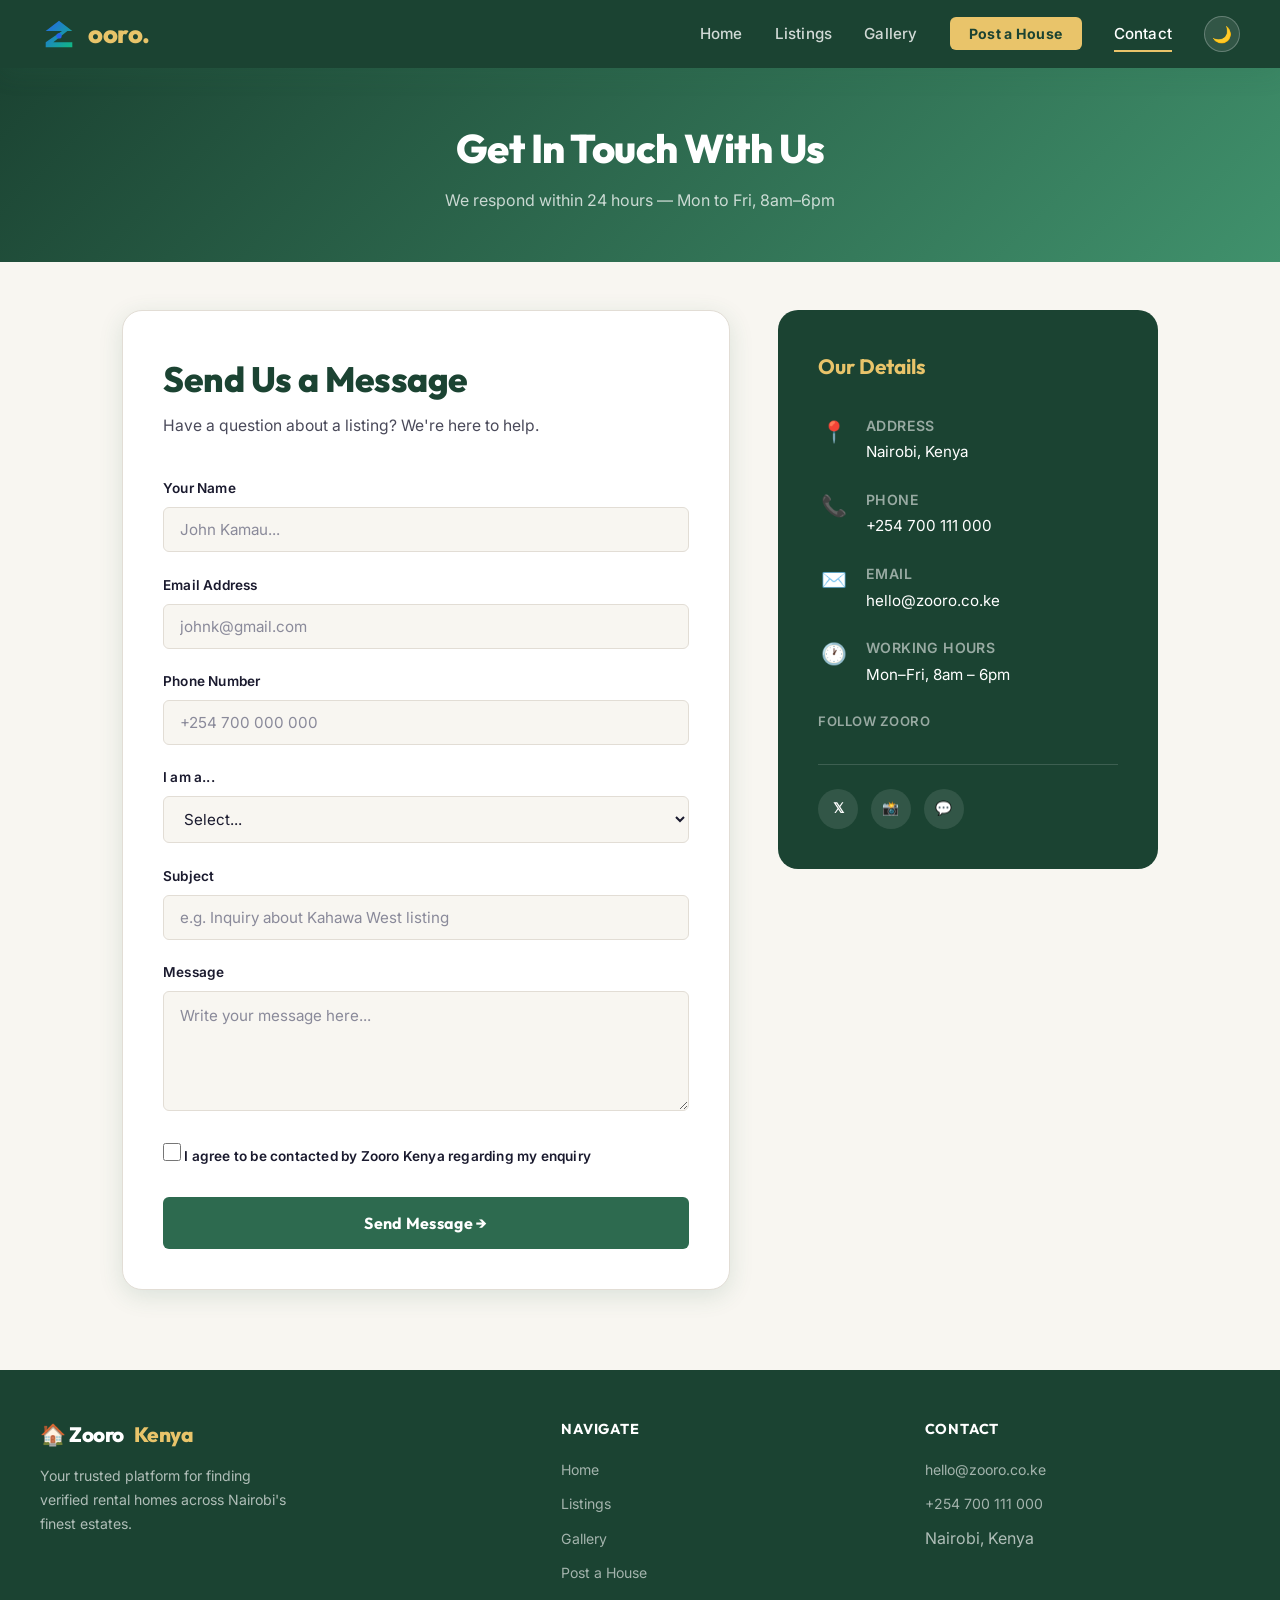
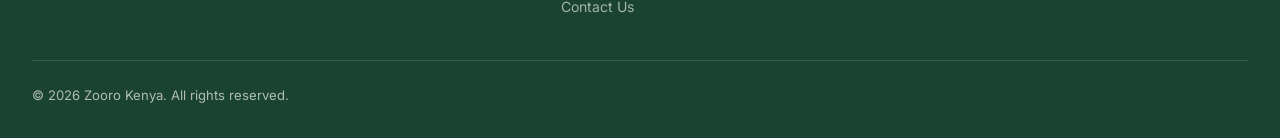
==== commit bd6b2b13: "Add SVG logo to navigation Added SVG logo with gradient and accent elements." ====
--- a/contact.html
+++ b/contact.html
@@ -12,7 +12,19 @@
   <nav>
     <div class="nav-container">
       <a href="index.html" class="nav-logo">
-        <span class="logo-icon"></span> Zooro<span>Kenya</span>
+       <svg class="logo-svg" viewBox="0 0 100 100" xmlns="http://www.w3.org/2000/svg">
+    <defs>
+      <linearGradient id="zooroGradient" x1="0%" y1="0%" x2="100%" y2="100%">
+        <stop offset="0%" stop-color="#2563EB" /> <!-- Modern Indigo Blue -->
+        <stop offset="100%" stop-color="#10B981" /> <!-- Fresh Emerald Green -->
+      </linearGradient>
+    </defs>
+    <!-- Roof + Z-letter combined mark -->
+    <path d="M 15 42 L 50 15 L 85 42 L 72 42 L 35 72 L 85 72 L 85 85 L 15 85 L 15 72 L 58 42 Z" fill="url(#zooroGradient)" />
+    <!-- Accent Door/Location Pin element -->
+    <circle cx="50" cy="55" r="7" fill="#2563EB" />
+  </svg>
+  <span class="brand-name">ooro<span class="brand-dot">.</span></span>
       </a>
       <ul class="nav-links">
         <li><a href="index.html">Home</a></li>
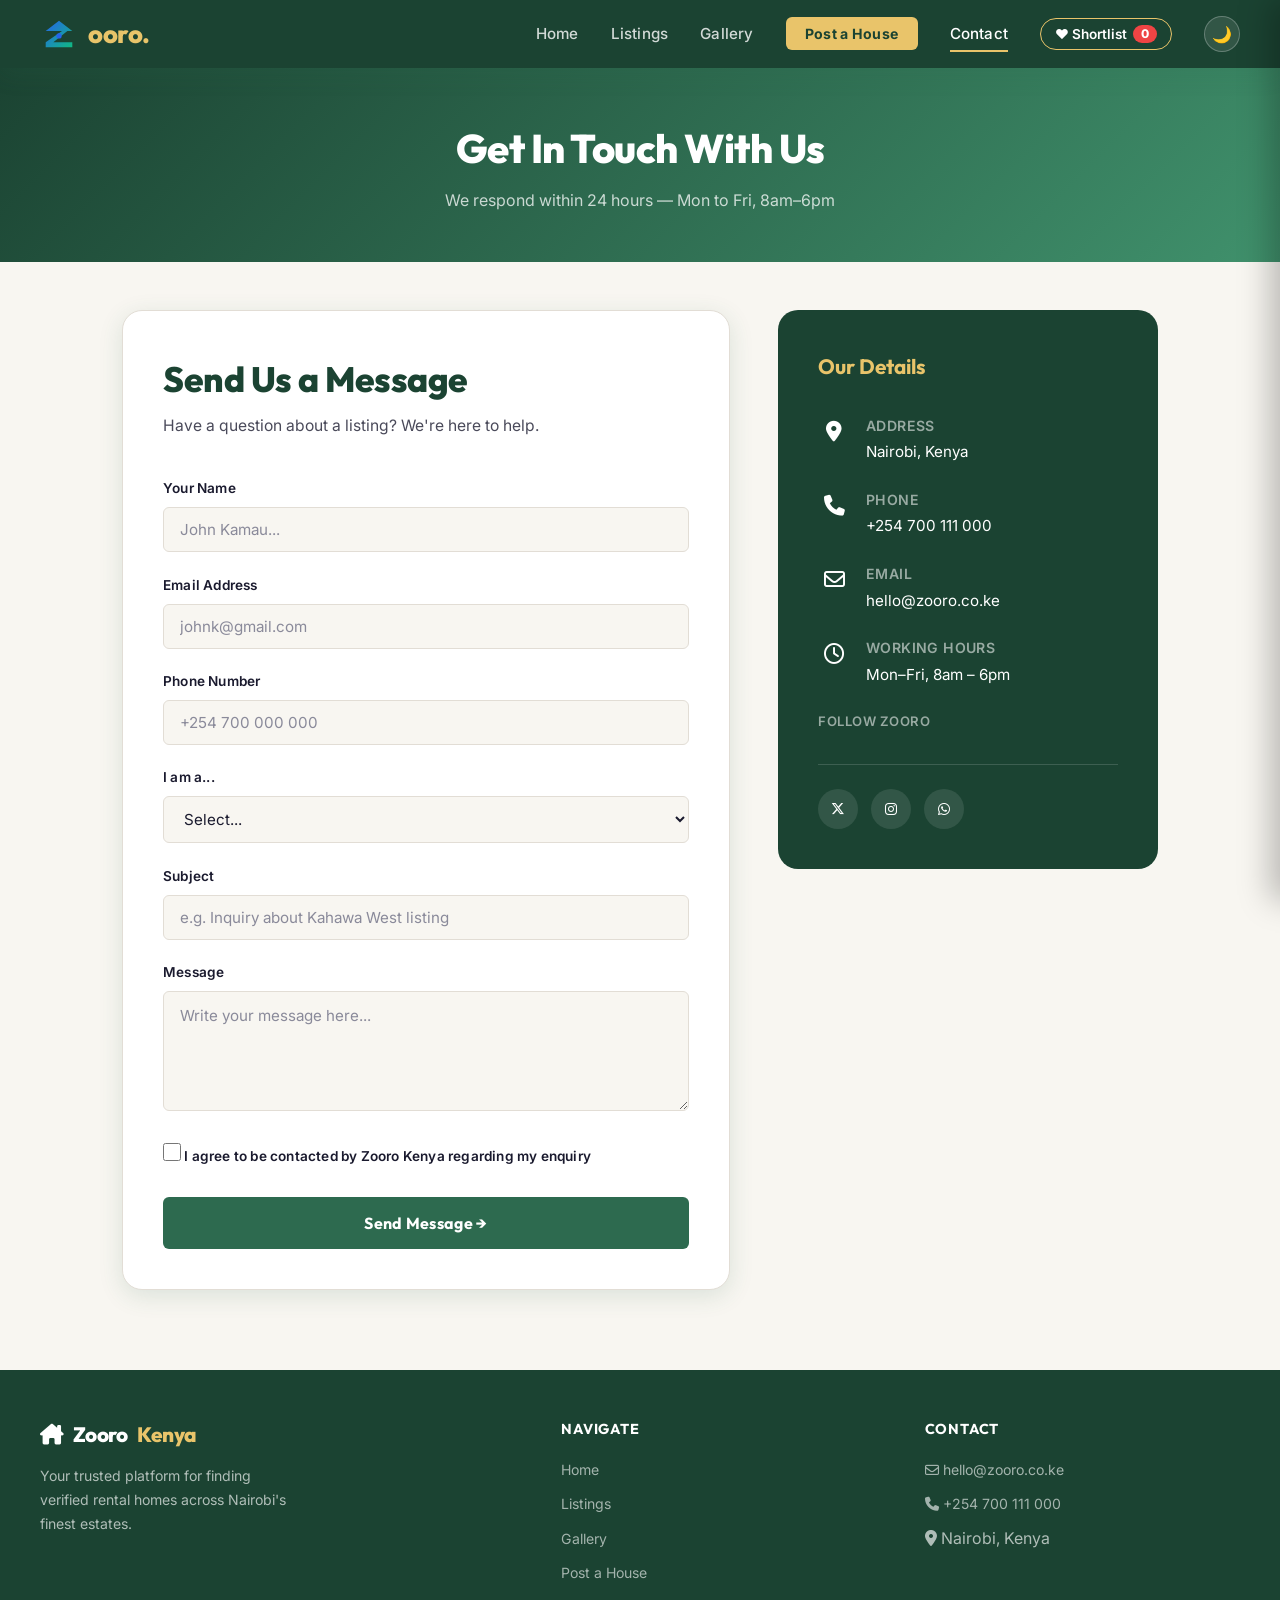
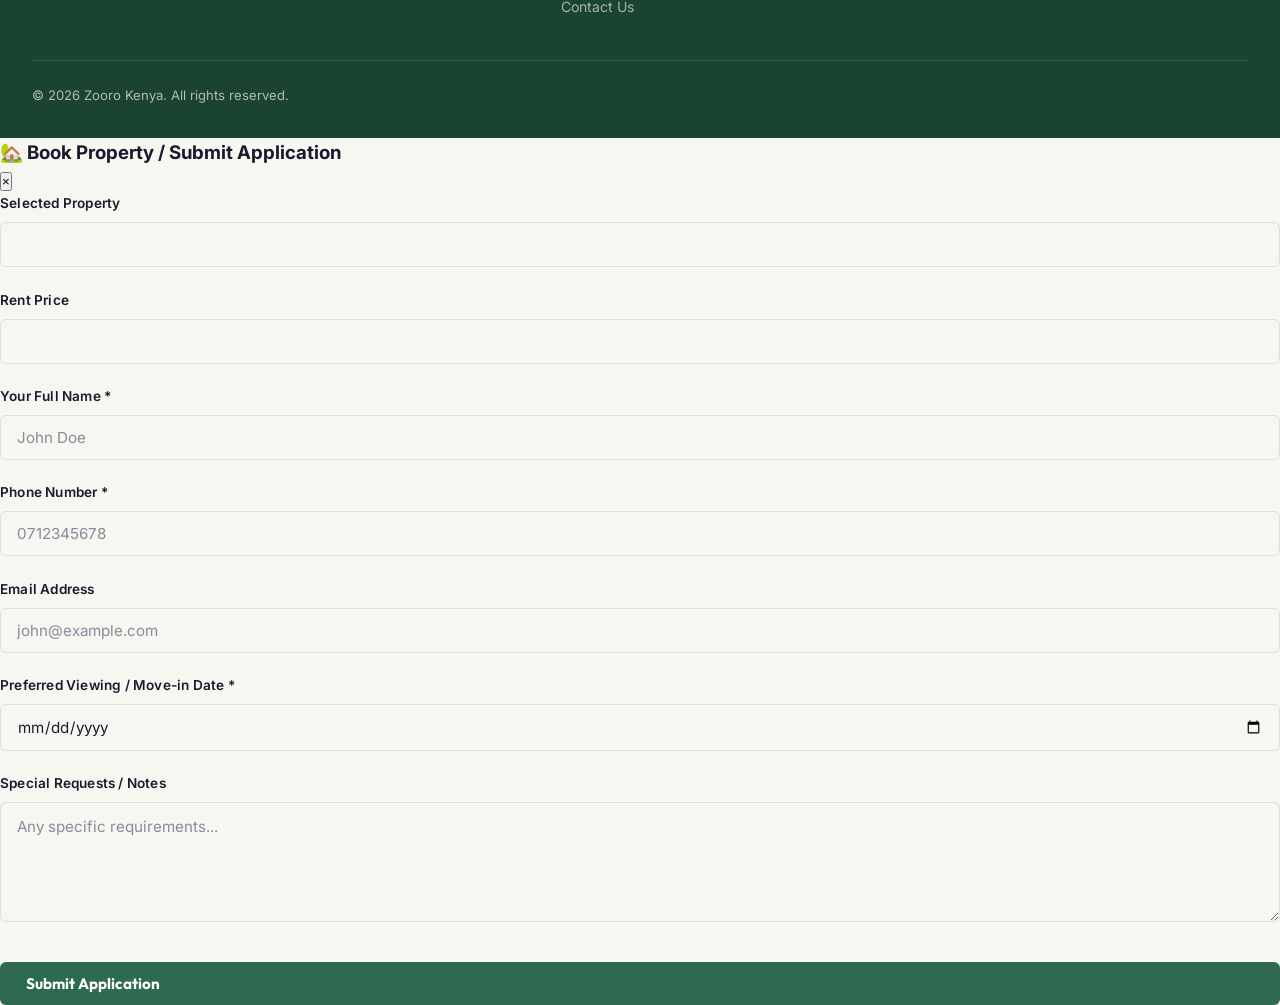
==== commit d80cd314: "Replace text icons with Font Awesome icons Updated contact.html to replace text icons with Font Awes" ====
--- a/contact.html
+++ b/contact.html
@@ -6,25 +6,25 @@
   <title>Contact Us — Zooro Kenya</title>
   <link rel="stylesheet" href="style.css" />
   <link rel="icon" type="image/svg+xml" href="favicon.svg.txt">
+  <!-- Font Awesome 6 Icons -->
+  <link rel="stylesheet" href="https://cdnjs.cloudflare.com/ajax/libs/font-awesome/6.5.1/css/all.min.css">
 </head>
 <body>
 
   <nav>
     <div class="nav-container">
       <a href="index.html" class="nav-logo">
-       <svg class="logo-svg" viewBox="0 0 100 100" xmlns="http://www.w3.org/2000/svg">
-    <defs>
-      <linearGradient id="zooroGradient" x1="0%" y1="0%" x2="100%" y2="100%">
-        <stop offset="0%" stop-color="#2563EB" /> <!-- Modern Indigo Blue -->
-        <stop offset="100%" stop-color="#10B981" /> <!-- Fresh Emerald Green -->
-      </linearGradient>
-    </defs>
-    <!-- Roof + Z-letter combined mark -->
-    <path d="M 15 42 L 50 15 L 85 42 L 72 42 L 35 72 L 85 72 L 85 85 L 15 85 L 15 72 L 58 42 Z" fill="url(#zooroGradient)" />
-    <!-- Accent Door/Location Pin element -->
-    <circle cx="50" cy="55" r="7" fill="#2563EB" />
-  </svg>
-  <span class="brand-name">ooro<span class="brand-dot">.</span></span>
+        <svg class="logo-svg" viewBox="0 0 100 100" xmlns="http://www.w3.org/2000/svg">
+          <defs>
+            <linearGradient id="zooroGradient" x1="0%" y1="0%" x2="100%" y2="100%">
+              <stop offset="0%" stop-color="#2563EB" />
+              <stop offset="100%" stop-color="#10B981" />
+            </linearGradient>
+          </defs>
+          <path d="M 15 42 L 50 15 L 85 42 L 72 42 L 35 72 L 85 72 L 85 85 L 15 85 L 15 72 L 58 42 Z" fill="url(#zooroGradient)" />
+          <circle cx="50" cy="55" r="7" fill="#2563EB" />
+        </svg>
+        <span class="brand-name">ooro<span class="brand-dot">.</span></span>
       </a>
       <ul class="nav-links">
         <li><a href="index.html">Home</a></li>
@@ -113,7 +113,7 @@
 
         <address style="font-style:normal;">
           <div class="contact-item">
-            <span class="contact-item-icon">📍</span>
+            <span class="contact-item-icon"><i class="fa-solid fa-location-dot"></i></span>
             <div class="contact-item-text">
               <p>Address</p>
               <span>Nairobi, Kenya</span>
@@ -121,7 +121,7 @@
           </div>
 
           <div class="contact-item">
-            <span class="contact-item-icon">📞</span>
+            <span class="contact-item-icon"><i class="fa-solid fa-phone"></i></span>
             <div class="contact-item-text">
               <p>Phone</p>
               <a href="tel:+254700111000">+254 700 111 000</a>
@@ -129,7 +129,7 @@
           </div>
 
           <div class="contact-item">
-            <span class="contact-item-icon">✉️</span>
+            <span class="contact-item-icon"><i class="fa-regular fa-envelope"></i></span>
             <div class="contact-item-text">
               <p>Email</p>
               <a href="mailto:hello@zooro.co.ke">hello@zooro.co.ke</a>
@@ -137,7 +137,7 @@
           </div>
 
           <div class="contact-item">
-            <span class="contact-item-icon">🕐</span>
+            <span class="contact-item-icon"><i class="fa-regular fa-clock"></i></span>
             <div class="contact-item-text">
               <p>Working Hours</p>
               <span>Mon–Fri, 8am – 6pm</span>
@@ -151,9 +151,9 @@
             Follow Zooro
           </p>
           <div class="social-links">
-            <a href="#" class="social-link" aria-label="Twitter">𝕏</a>
-            <a href="#" class="social-link" aria-label="Instagram">📸</a>
-            <a href="#" class="social-link" aria-label="WhatsApp">💬</a>
+            <a href="#" class="social-link" aria-label="X (Twitter)"><i class="fa-brands fa-x-twitter"></i></a>
+            <a href="#" class="social-link" aria-label="Instagram"><i class="fa-brands fa-instagram"></i></a>
+            <a href="#" class="social-link" aria-label="WhatsApp"><i class="fa-brands fa-whatsapp"></i></a>
           </div>
         </div>
       </div>
@@ -164,7 +164,7 @@
   <footer>
     <div class="footer-inner">
       <div class="footer-brand">
-        <div class="nav-logo">🏠 Zooro<span style="color:var(--gold)">Kenya</span></div>
+        <div class="nav-logo"><i class="fa-solid fa-house-chimney"></i> Zooro<span style="color:var(--gold)">Kenya</span></div>
         <p>Your trusted platform for finding verified rental homes across Nairobi's finest estates.</p>
       </div>
       <div class="footer-col">
@@ -180,9 +180,9 @@
       <div class="footer-col">
         <h5>Contact</h5>
         <ul>
-          <li><a href="mailto:hello@zooro.co.ke">hello@zooro.co.ke</a></li>
-          <li><a href="tel:+254700111000">+254 700 111 000</a></li>
-          <li><span>Nairobi, Kenya</span></li>
+          <li><a href="mailto:hello@zooro.co.ke"><i class="fa-regular fa-envelope"></i> hello@zooro.co.ke</a></li>
+          <li><a href="tel:+254700111000"><i class="fa-solid fa-phone"></i> +254 700 111 000</a></li>
+          <li><span><i class="fa-solid fa-location-dot"></i> Nairobi, Kenya</span></li>
         </ul>
       </div>
     </div>
--- a/style.css
+++ b/style.css
@@ -157,13 +157,14 @@
 }
 
 .nav-links a.nav-cta::after { display: none; }
+
 /* --- Brand Logo Styling --- */
 .brand-logo {
   display: flex;
   align-items: center;
   gap: 10px;
   text-decoration: none;
-  font-family: 'Poppins', 'Inter', sans-serif;
+  font-family: 'Outfit', 'Inter', sans-serif;
   transition: opacity 0.2s ease;
 }
 
@@ -178,18 +179,18 @@
 }
 
 .brand-logo:hover .logo-svg {
-  transform: translateY(-2px) scale(1.05); /* Soft spring hover lift */
+  transform: translateY(-2px) scale(1.05);
 }
 
 .brand-name {
   font-size: 1.6rem;
   font-weight: 800;
-  color: #0F172A; /* Slate navy */
+  color: #FFFFFF;
   letter-spacing: -0.5px;
 }
 
 .brand-dot {
-  color: #10B981; /* Matches emerald accent */
+  color: var(--gold);
 }
 
 /* ============================================
@@ -831,7 +832,7 @@
 }
 
 /* ============================================
-   GALLERY PAGE — CSS Flip Cards (SIGNATURE)
+   GALLERY PAGE — CSS Flip Cards
    ============================================ */
 .gallery-hero {
   background: linear-gradient(135deg, var(--green-dark), var(--green-mid));
@@ -862,11 +863,11 @@
   margin: 0 auto;
 }
 
-/* Flip Card */
 .flip-card {
   height: 320px;
   perspective: 1000px;
   cursor: pointer;
+  position: relative;
 }
 
 .flip-card-inner {
@@ -891,7 +892,6 @@
   overflow: hidden;
 }
 
-/* Front */
 .flip-card-front {
   background: var(--bg-card);
   box-shadow: var(--shadow-sm);
@@ -921,7 +921,6 @@
   color: var(--text-light);
 }
 
-/* Back */
 .flip-card-back {
   background: linear-gradient(145deg, var(--green-dark), var(--green-main));
   transform: rotateY(180deg);
@@ -1162,12 +1161,10 @@
   outline-offset: 3px;
 }
 
-
 /* ============================================
    JAVASCRIPT LAB ENHANCEMENTS
-   (styles for elements created by script.js)
    ============================================ */
- 
+
 /* --- Welcome banner (Home) --- */
 .js-welcome-banner {
   display: flex;
@@ -1184,9 +1181,9 @@
   font-size: 0.92rem;
   animation: fadeSlideDown 0.5s ease;
 }
- 
+
 .js-welcome-banner strong { color: var(--gold); }
- 
+
 .js-welcome-banner button {
   background: transparent;
   border: 1px solid rgba(255,255,255,0.4);
@@ -1198,19 +1195,19 @@
   transition: var(--transition);
   white-space: nowrap;
 }
- 
+
 .js-welcome-banner button:hover {
   background: var(--gold);
   color: var(--green-dark);
   border-color: var(--gold);
 }
- 
+
 @keyframes fadeSlideDown {
   from { opacity: 0; transform: translateY(-10px); }
   to   { opacity: 1; transform: translateY(0); }
 }
- 
-/* --- Theme toggle button (all pages) --- */
+
+/* --- Theme toggle button --- */
 #theme-toggle-btn {
   background: rgba(255,255,255,0.1);
   border: 1px solid rgba(255,255,255,0.25);
@@ -1225,14 +1222,14 @@
   justify-content: center;
   transition: var(--transition);
 }
- 
+
 #theme-toggle-btn:hover {
   background: var(--gold);
   border-color: var(--gold);
   transform: rotate(20deg);
 }
- 
-/* --- Dark theme: reuses the same design tokens the CSS lab defined --- */
+
+/* --- Dark theme --- */
 body.dark-theme {
   --bg:         #0F1A15;
   --bg-card:    #17261F;
@@ -1241,14 +1238,14 @@
   --text-light: #8AA398;
   --border:     #2A3B33;
 }
- 
+
 body.dark-theme .listing-tag { background: rgba(149,213,178,0.15); }
 body.dark-theme .form-group input,
 body.dark-theme .form-group select,
 body.dark-theme .form-group textarea { background: #10201A; color: var(--text-dark); }
 body.dark-theme .summary-table tbody tr:nth-child(even) { background: rgba(255,255,255,0.03); }
- 
-/* --- Back-to-top button (all pages) --- */
+
+/* --- Back-to-top button --- */
 #back-to-top {
   position: fixed;
   right: 1.5rem;
@@ -1269,21 +1266,21 @@
   transition: var(--transition);
   z-index: 999;
 }
- 
+
 #back-to-top.show {
   opacity: 1;
   visibility: visible;
   transform: translateY(0);
 }
- 
+
 #back-to-top:hover { background: var(--gold-dark); transform: translateY(-3px); }
- 
-/* --- Form validation states (Post a House / Contact) --- */
+
+/* --- Form validation states --- */
 .input-error {
   border-color: #D64545 !important;
   box-shadow: 0 0 0 3px rgba(214,69,69,0.12) !important;
 }
- 
+
 .field-error {
   display: block;
   color: #D64545;
@@ -1292,7 +1289,7 @@
   font-weight: 500;
   animation: fadeSlideDown 0.25s ease;
 }
- 
+
 /* --- Toast confirmation messages --- */
 .form-toast {
   position: fixed;
@@ -1307,22 +1304,20 @@
   font-size: 0.92rem;
   font-weight: 500;
   opacity: 0;
-  z-index: 2000;
+  z-index: 200000;
   transition: var(--transition);
   max-width: 90vw;
   text-align: center;
 }
- 
+
 .form-toast.error { background: #B23A3A; }
- 
+
 .form-toast.show {
   opacity: 1;
   transform: translate(-50%, 0);
 }
- 
+
 /* --- Gallery favourite button --- */
-.flip-card { position: relative; }
- 
 .favorite-btn {
   position: absolute;
   top: 10px;
@@ -1331,27 +1326,27 @@
   height: 36px;
   border-radius: 50%;
   border: none;
-  background: rgba(27,67,50,0.55);
+  background: rgba(27,67,50,0.75);
   color: #fff;
   font-size: 1.1rem;
   cursor: pointer;
   display: flex;
   align-items: center;
   justify-content: center;
-  z-index: 2;
-  transition: var(--transition);
-}
- 
-.favorite-btn:hover { background: rgba(27,67,50,0.85); transform: scale(1.1); }
-.favorite-btn.active { color: #FF5C5C; background: #fff; }
- 
+  z-index: 10;
+  transition: var(--transition);
+}
+
+.favorite-btn:hover { background: rgba(27,67,50,0.95); transform: scale(1.1); }
+.favorite-btn.active { color: #FF5C5C; background: #fff; box-shadow: var(--shadow-sm); }
+
 .favorites-counter {
   margin-top: 0.8rem;
   font-size: 0.92rem;
   color: rgba(255,255,255,0.75);
   font-weight: 500;
 }
- 
+
 /* --- Listings: expandable details panel --- */
 .details-panel {
   max-height: 0;
@@ -1362,7 +1357,7 @@
   color: var(--text-mid);
   line-height: 1.5;
 }
- 
+
 .details-panel.open {
   max-height: 200px;
   opacity: 1;
@@ -1370,7 +1365,7 @@
   padding-top: 0.8rem;
   border-top: 1px dashed var(--border);
 }
- 
+
 /* --- Listings: live filter result count --- */
 .filter-results-count {
   margin: -0.5rem 0 1.5rem;
@@ -1378,7 +1373,7 @@
   font-size: 0.9rem;
   font-weight: 500;
 }
- 
+
 /* ============================================
    POST/HUNT TOGGLE (post.html)
    ============================================ */
@@ -1429,9 +1424,7 @@
   box-shadow: var(--shadow-md);
 }
 
-.form-panel.hidden {
-  display: none;
-}
+.form-panel.hidden { display: none; }
 
 .hunt-badge {
   display: inline-block;
@@ -1451,3 +1444,258 @@
   text-transform: none;
   letter-spacing: 0;
 }
+
+/* ================================================================
+   RIGHT-SIDE SHORTLIST FLOATING BASKET & DRAWER
+   ================================================================ */
+
+/* Floating Basket Trigger Button (Fixed Right Side) */
+#shortlist-floating-btn {
+  position: fixed;
+  bottom: 85px;
+  right: 25px;
+  background: var(--green-dark);
+  color: #FFFFFF;
+  border: 2px solid var(--gold);
+  border-radius: 30px;
+  padding: 12px 20px;
+  font-family: var(--font-display);
+  font-size: 0.95rem;
+  font-weight: 700;
+  box-shadow: 0 8px 25px rgba(0, 0, 0, 0.25);
+  cursor: pointer;
+  z-index: 99990;
+  display: flex;
+  align-items: center;
+  gap: 8px;
+  transition: transform 0.2s ease, background-color 0.2s ease;
+}
+
+#shortlist-floating-btn:hover {
+  transform: translateY(-3px) scale(1.03);
+  background: var(--green-main);
+}
+
+.shortlist-badge {
+  background: #EF4444;
+  color: #FFFFFF;
+  font-size: 0.75rem;
+  font-weight: 800;
+  padding: 3px 8px;
+  border-radius: 12px;
+  line-height: 1;
+}
+
+/* Nav Link Button (Header optional shortcut) */
+#shortlist-nav-btn {
+  background: transparent;
+  border: 1px solid var(--gold);
+  color: #FFFFFF;
+  padding: 6px 14px;
+  border-radius: 20px;
+  font-family: var(--font-body);
+  font-weight: 600;
+  font-size: 0.85rem;
+  cursor: pointer;
+  display: flex;
+  align-items: center;
+  gap: 6px;
+  transition: var(--transition);
+}
+
+#shortlist-nav-btn:hover {
+  background: var(--gold);
+  color: var(--green-dark);
+}
+
+/* Backdrop Overlay */
+.shortlist-overlay {
+  position: fixed;
+  inset: 0;
+  background: rgba(15, 23, 42, 0.65);
+  backdrop-filter: blur(4px);
+  z-index: 99998;
+  opacity: 0;
+  pointer-events: none;
+  transition: opacity 0.3s ease;
+}
+
+.shortlist-overlay.active {
+  opacity: 1;
+  pointer-events: auto;
+}
+
+/* Slide-out Drawer Panel (Cart Basket) */
+.shortlist-drawer {
+  position: fixed;
+  top: 0;
+  right: 0;
+  width: 100%;
+  max-width: 390px;
+  height: 100vh;
+  background: var(--bg-card);
+  color: var(--text-dark);
+  box-shadow: -10px 0 30px rgba(0, 0, 0, 0.25);
+  z-index: 99999;
+  transform: translateX(100%);
+  transition: transform 0.35s cubic-bezier(0.16, 1, 0.3, 1);
+  display: flex;
+  flex-direction: column;
+}
+
+.shortlist-drawer.open {
+  transform: translateX(0);
+}
+
+/* Drawer Header */
+.shortlist-header {
+  padding: 20px;
+  border-bottom: 1px solid var(--border);
+  display: flex;
+  justify-content: space-between;
+  align-items: center;
+  background: var(--green-dark);
+  color: #FFFFFF;
+}
+
+.shortlist-header h3 {
+  margin: 0;
+  font-family: var(--font-display);
+  font-size: 1.25rem;
+  display: flex;
+  align-items: center;
+  gap: 8px;
+  color: #FFFFFF;
+}
+
+.shortlist-close-btn {
+  background: none;
+  border: none;
+  font-size: 1.8rem;
+  line-height: 1;
+  cursor: pointer;
+  color: rgba(255, 255, 255, 0.75);
+  transition: color 0.2s;
+}
+
+.shortlist-close-btn:hover {
+  color: var(--gold);
+}
+
+/* Drawer Body */
+.shortlist-body {
+  flex: 1;
+  overflow-y: auto;
+  padding: 16px;
+  display: flex;
+  flex-direction: column;
+  gap: 12px;
+}
+
+.shortlist-empty {
+  text-align: center;
+  color: var(--text-mid);
+  margin: auto 0;
+  padding: 20px;
+}
+
+.shortlist-empty strong {
+  display: block;
+  font-size: 1.1rem;
+  color: var(--text-dark);
+  margin-bottom: 6px;
+}
+
+.shortlist-empty p {
+  font-size: 0.9rem;
+  margin: 0;
+}
+
+/* Saved Item Cards in Drawer */
+.shortlist-item {
+  display: flex;
+  gap: 12px;
+  align-items: center;
+  padding: 10px;
+  background: var(--bg);
+  border-radius: var(--radius-md);
+  border: 1px solid var(--border);
+}
+
+.shortlist-item img {
+  width: 70px;
+  height: 70px;
+  object-fit: cover;
+  border-radius: var(--radius-sm);
+  flex-shrink: 0;
+}
+
+.shortlist-item-info {
+  flex: 1;
+  min-width: 0;
+}
+
+.shortlist-item-info h4 {
+  margin: 0 0 4px 0;
+  font-family: var(--font-display);
+  font-size: 0.95rem;
+  font-weight: 700;
+  color: var(--text-dark);
+  white-space: nowrap;
+  overflow: hidden;
+  text-overflow: ellipsis;
+}
+
+.shortlist-item-info p {
+  margin: 0;
+  font-size: 0.88rem;
+  color: var(--green-main);
+  font-weight: 700;
+}
+
+.shortlist-remove-btn {
+  background: none;
+  border: none;
+  color: #EF4444;
+  cursor: pointer;
+  padding: 6px;
+  font-size: 1.3rem;
+  line-height: 1;
+  opacity: 0.8;
+  transition: opacity 0.2s;
+}
+
+.shortlist-remove-btn:hover {
+  opacity: 1;
+}
+
+/* Drawer Footer */
+.shortlist-footer {
+  padding: 16px 20px;
+  border-top: 1px solid var(--border);
+  background: var(--bg);
+}
+
+.btn-shortlist-action {
+  width: 100%;
+  padding: 12px;
+  background: var(--green-main);
+  color: #FFFFFF;
+  border: none;
+  border-radius: var(--radius-sm);
+  font-family: var(--font-display);
+  font-size: 0.95rem;
+  font-weight: 700;
+  cursor: pointer;
+  transition: background 0.2s;
+}
+
+.btn-shortlist-action:hover {
+  background: var(--green-dark);
+}
+
+.btn-shortlist-action:disabled {
+  background: var(--border);
+  color: var(--text-light);
+  cursor: not-allowed;
+}
